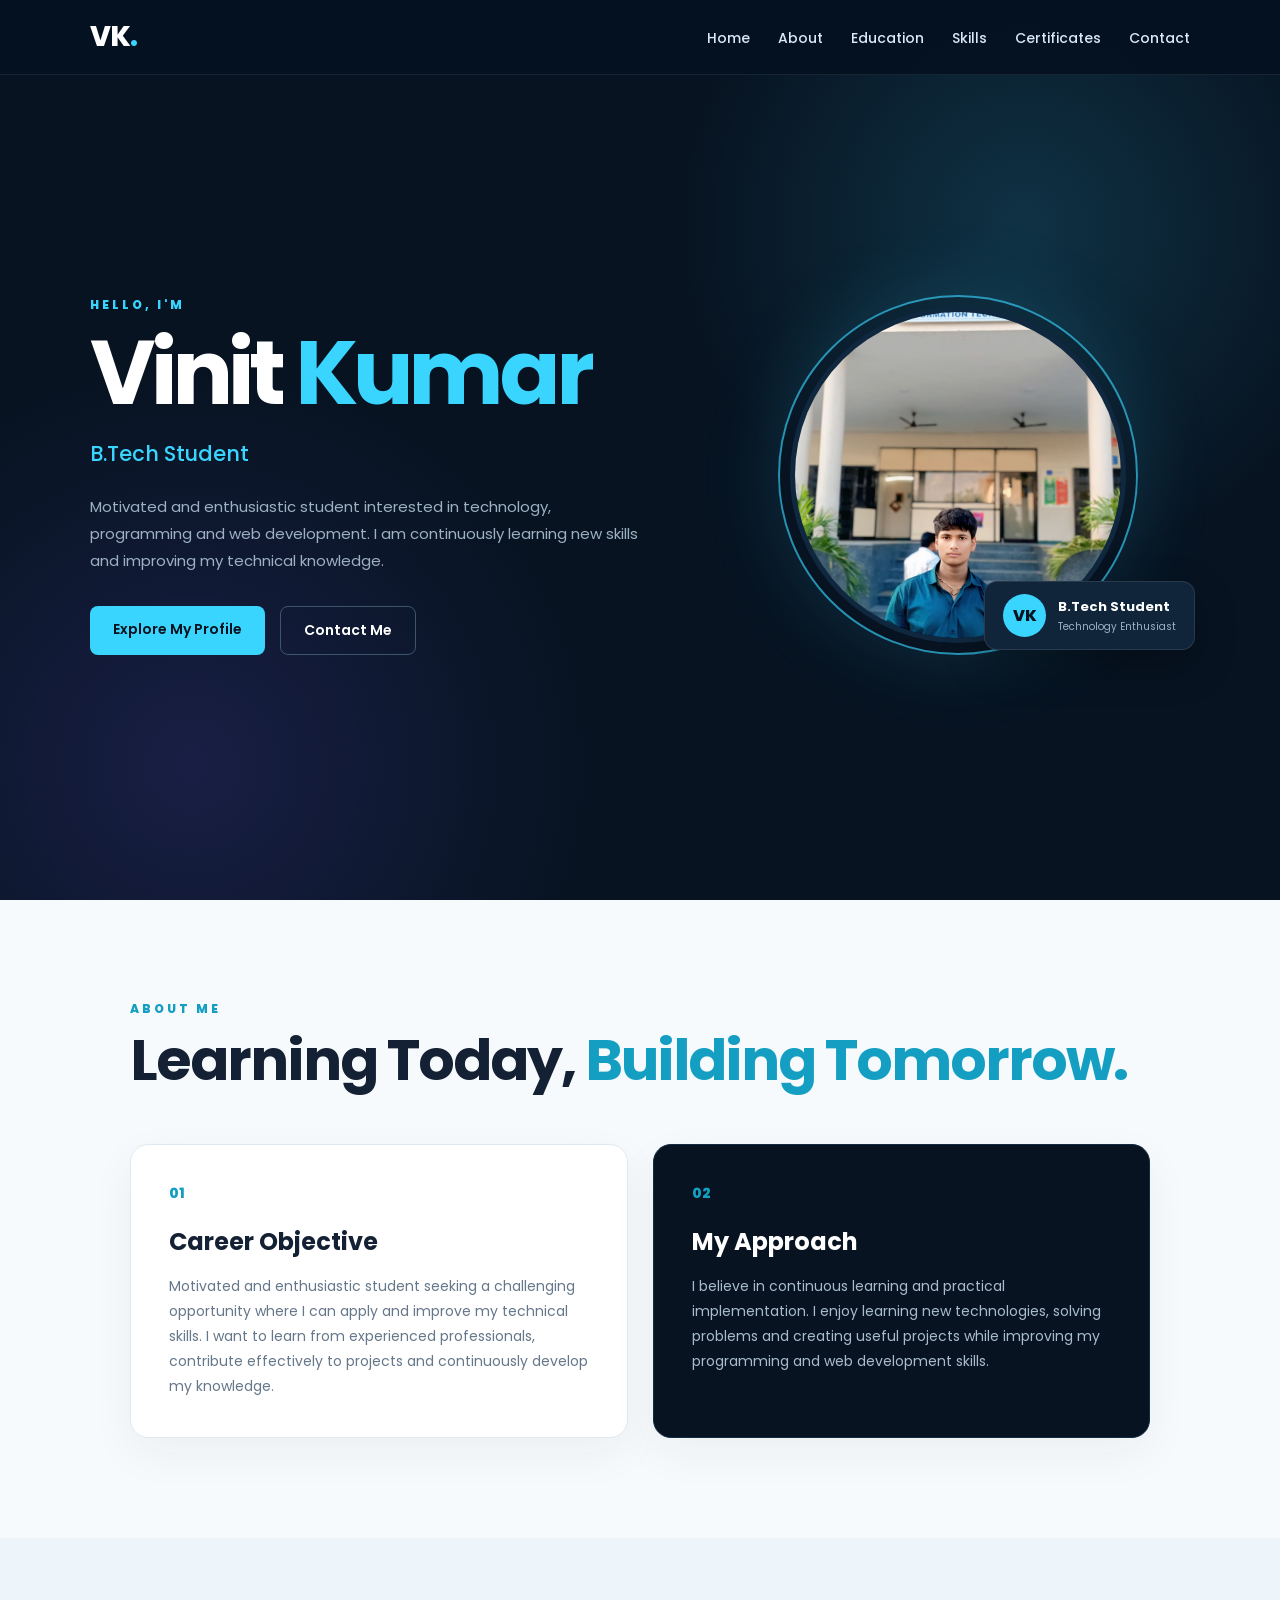
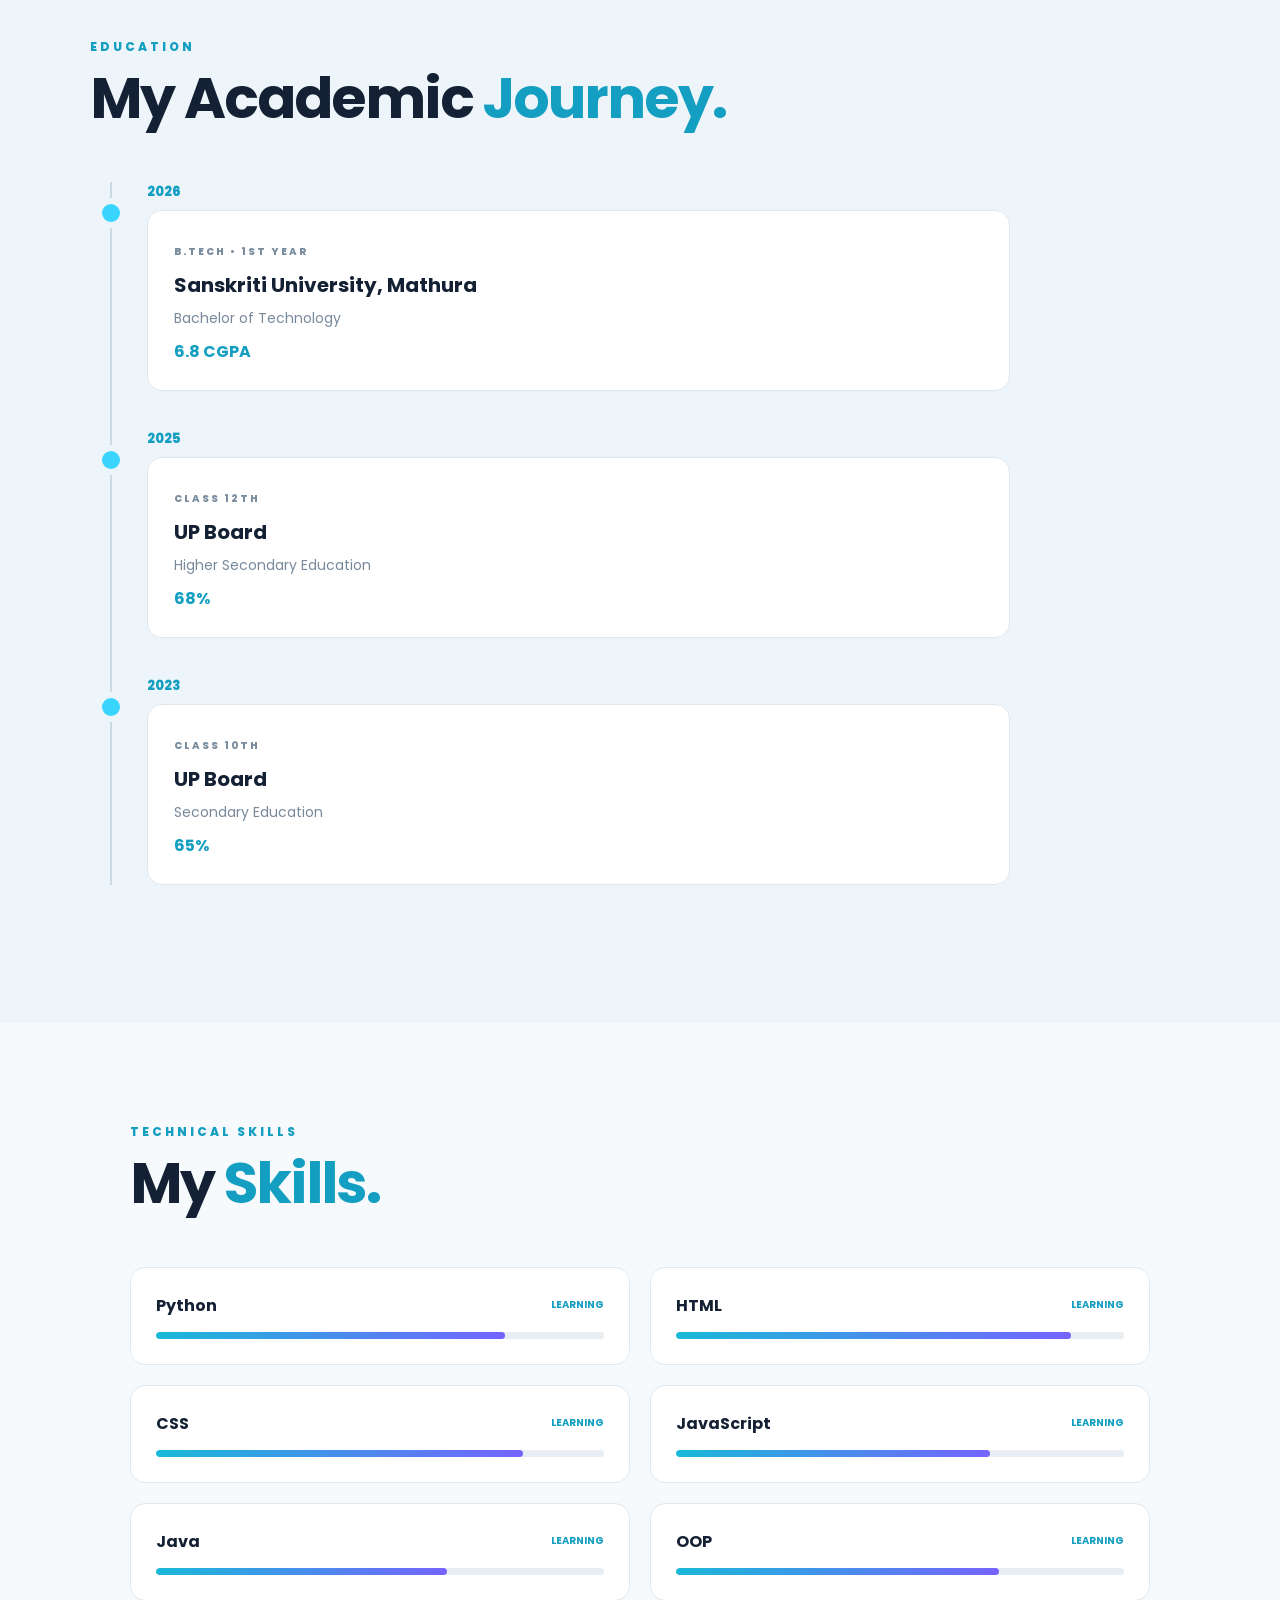
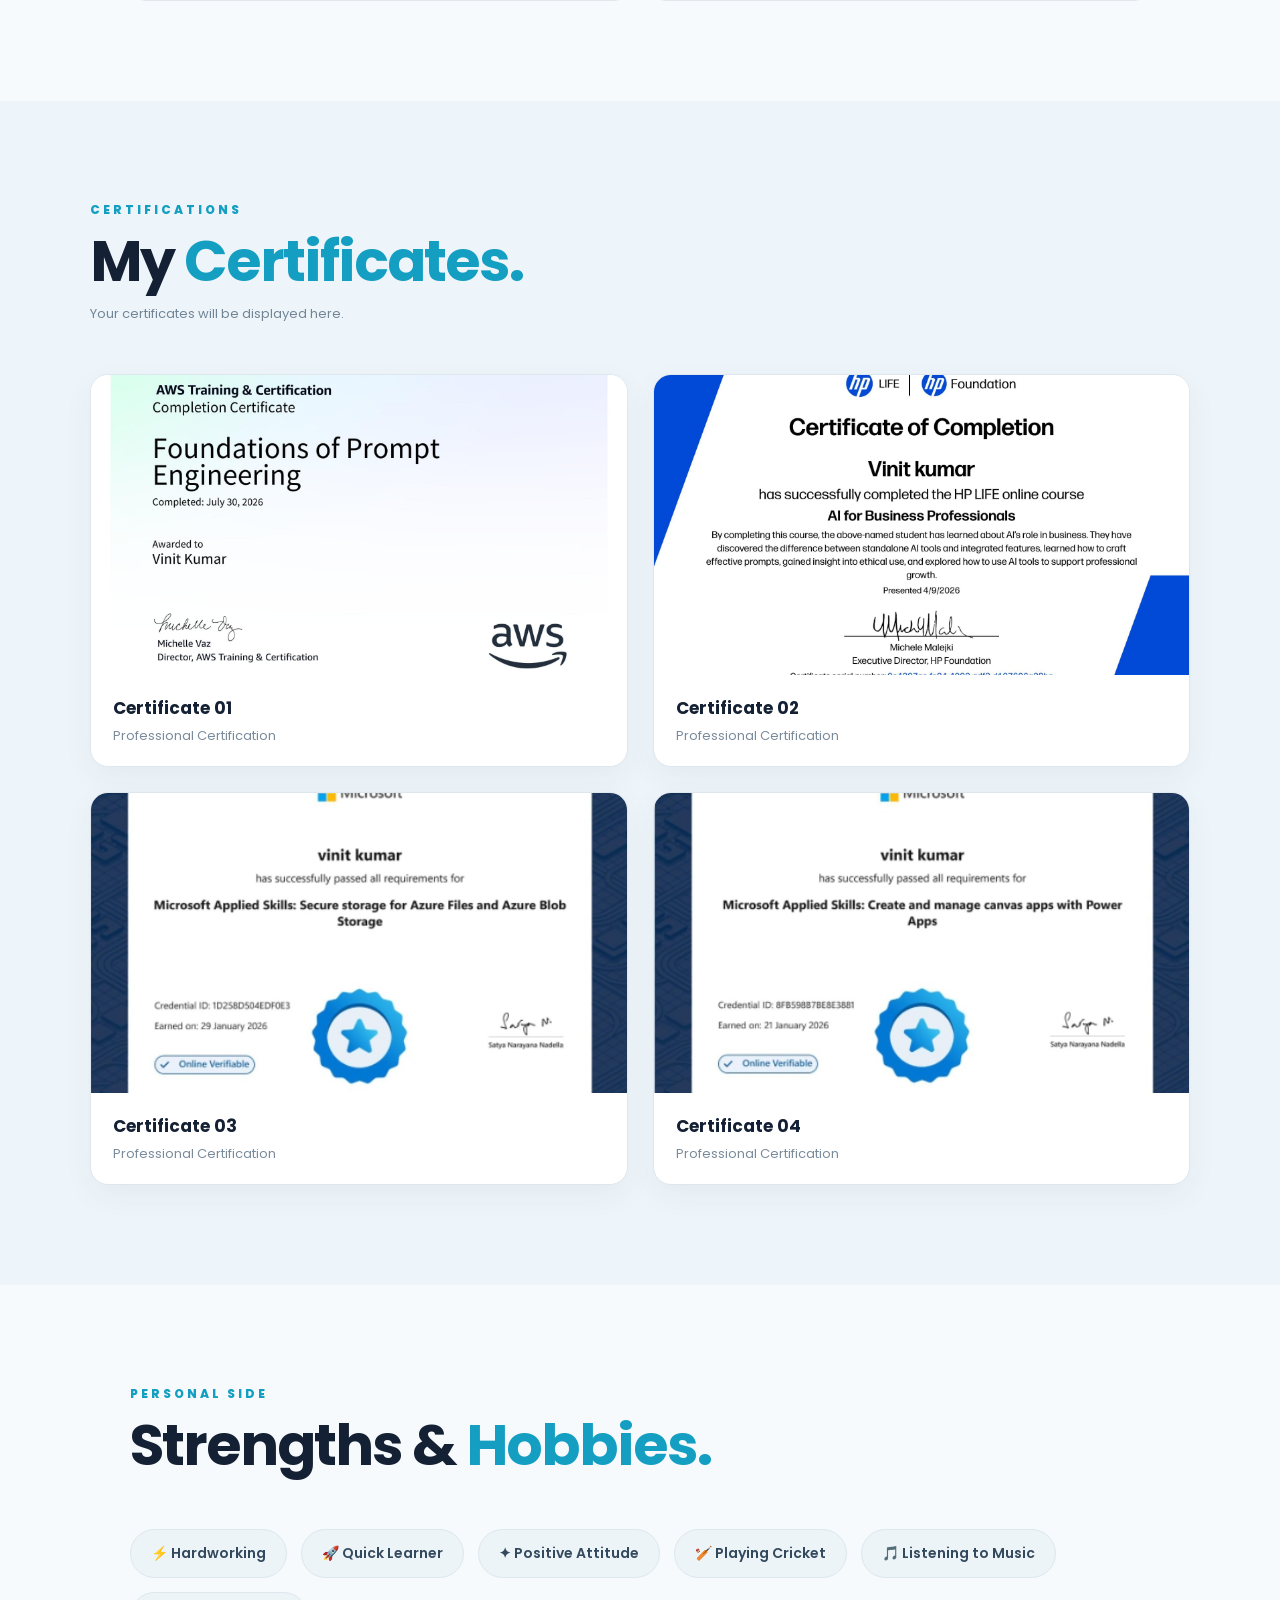
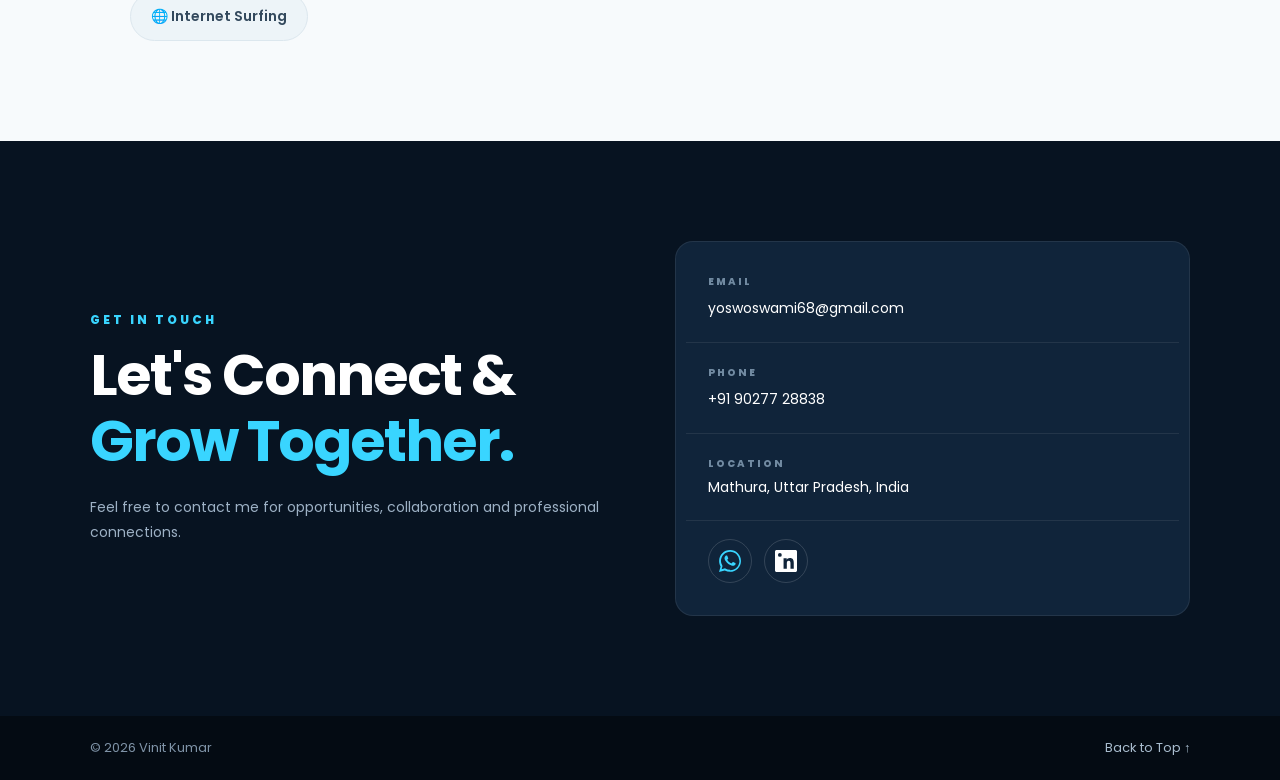
==== index.html @ 5320185d "Initial protfolic upload" ====
<!DOCTYPE html>
<html lang="en">

<head>

    <meta charset="UTF-8">

    <meta name="viewport" content="width=device-width, initial-scale=1.0">

    <title>Vinit Kumar | Portfolio</title>

    <!-- Google Font -->
    <link rel="preconnect" href="https://fonts.googleapis.com">

    <link rel="preconnect"
        href="https://fonts.gstatic.com"
        crossorigin>

    <link href="https://fonts.googleapis.com/css2?family=Poppins:wght@300;400;500;600;700;800&display=swap"
        rel="stylesheet">

    <!-- CSS -->
    <link rel="stylesheet" href="style.css">

</head>


<body>


<!-- ================= NAVBAR ================= -->

<header>

    <nav class="navbar">

        <div class="logo">
            VK<span>.</span>
        </div>


        <ul class="nav-links">

            <li>
                <a href="#home">Home</a>
            </li>

            <li>
                <a href="#about">About</a>
            </li>

            <li>
                <a href="#education">Education</a>
            </li>

            <li>
                <a href="#skills">Skills</a>
            </li>

            <li>
                <a href="#certificates">Certificates</a>
            </li>

            <li>
                <a href="#contact">Contact</a>
            </li>

        </ul>


        <button class="menu-btn">
            ☰
        </button>

    </nav>

</header>



<!-- ================= HERO ================= -->

<section id="home" class="hero">

    <div class="hero-container">


        <div class="hero-content">

            <p class="top-text">
                HELLO, I'M
            </p>


            <h1>
                Vinit <span>Kumar</span>
            </h1>


            <h2>
                <span id="typing-text"></span>
            </h2>


            <p class="hero-description">

                Motivated and enthusiastic student interested in
                technology, programming and web development.
                I am continuously learning new skills and
                improving my technical knowledge.

            </p>


            <div class="hero-buttons">

                <a href="#about"
                    class="btn primary-btn">
                    Explore My Profile
                </a>


                <a href="#contact"
                    class="btn secondary-btn">
                    Contact Me
                </a>

            </div>

        </div>



        <!-- PROFILE PHOTO -->

        <div class="profile-area">

            <div class="profile-circle">

                <img src="profile.jpg"
                    alt="Vinit Kumar">

            </div>


            <div class="floating-card">

                <div class="vk-circle">
                    VK
                </div>

                <div>

                    <h4>
                        B.Tech Student
                    </h4>

                    <p>
                        Technology Enthusiast
                    </p>

                </div>

            </div>

        </div>

    </div>

</section>



<!-- ================= ABOUT ================= -->

<section id="about"
    class="section">


    <div class="section-heading">

        <p>
            ABOUT ME
        </p>

        <h2>
            Learning Today,
            <span>Building Tomorrow.</span>
        </h2>

    </div>



    <div class="about-grid">


        <div class="about-card">

            <div class="card-number">
                01
            </div>

            <h3>
                Career Objective
            </h3>

            <p>

                Motivated and enthusiastic student seeking a
                challenging opportunity where I can apply and
                improve my technical skills.

                I want to learn from experienced professionals,
                contribute effectively to projects and
                continuously develop my knowledge.

            </p>

        </div>



        <div class="about-card dark-card">

            <div class="card-number">
                02
            </div>

            <h3>
                My Approach
            </h3>

            <p>

                I believe in continuous learning and practical
                implementation.

                I enjoy learning new technologies, solving
                problems and creating useful projects while
                improving my programming and web development
                skills.

            </p>

        </div>


    </div>

</section>



<!-- ================= EDUCATION ================= -->

<section id="education"
    class="section light-section">


    <div class="section-heading">

        <p>
            EDUCATION
        </p>

        <h2>
            My Academic
            <span>Journey.</span>
        </h2>

    </div>



    <div class="timeline">


        <!-- EDUCATION 1 -->

        <div class="timeline-item">

            <div class="timeline-dot"></div>

            <div class="timeline-year">
                2026
            </div>


            <div class="education-card">

                <span>
                    B.TECH • 1ST YEAR
                </span>

                <h3>
                    Sanskriti University, Mathura
                </h3>

                <p>
                    Bachelor of Technology
                </p>

                <strong>
                    6.8 CGPA
                </strong>

            </div>

        </div>



        <!-- EDUCATION 2 -->

        <div class="timeline-item">

            <div class="timeline-dot"></div>

            <div class="timeline-year">
                2025
            </div>


            <div class="education-card">

                <span>
                    CLASS 12TH
                </span>

                <h3>
                    UP Board
                </h3>

                <p>
                    Higher Secondary Education
                </p>

                <strong>
                    68%
                </strong>

            </div>

        </div>



        <!-- EDUCATION 3 -->

        <div class="timeline-item">

            <div class="timeline-dot"></div>

            <div class="timeline-year">
                2023
            </div>


            <div class="education-card">

                <span>
                    CLASS 10TH
                </span>

                <h3>
                    UP Board
                </h3>

                <p>
                    Secondary Education
                </p>

                <strong>
                    65%
                </strong>

            </div>

        </div>

    </div>

</section>



<!-- ================= SKILLS ================= -->

<section id="skills"
    class="section">


    <div class="section-heading">

        <p>
            TECHNICAL SKILLS
        </p>

        <h2>
            My
            <span>Skills.</span>
        </h2>

    </div>



    <div class="skills-grid">


        <!-- PYTHON -->

        <div class="skill-card">

            <div class="skill-top">

                <h3>
                    Python
                </h3>

                <span>
                    Learning
                </span>

            </div>

            <div class="progress">
                <div class="progress-bar"
                    data-width="78%">
                </div>
            </div>

        </div>



        <!-- HTML -->

        <div class="skill-card">

            <div class="skill-top">

                <h3>
                    HTML
                </h3>

                <span>
                    Learning
                </span>

            </div>

            <div class="progress">
                <div class="progress-bar"
                    data-width="88%">
                </div>
            </div>

        </div>



        <!-- CSS -->

        <div class="skill-card">

            <div class="skill-top">

                <h3>
                    CSS
                </h3>

                <span>
                    Learning
                </span>

            </div>

            <div class="progress">
                <div class="progress-bar"
                    data-width="82%">
                </div>
            </div>

        </div>



        <!-- JAVASCRIPT -->

        <div class="skill-card">

            <div class="skill-top">

                <h3>
                    JavaScript
                </h3>

                <span>
                    Learning
                </span>

            </div>

            <div class="progress">
                <div class="progress-bar"
                    data-width="70%">
                </div>
            </div>

        </div>



        <!-- JAVA -->

        <div class="skill-card">

            <div class="skill-top">

                <h3>
                    Java
                </h3>

                <span>
                    Learning
                </span>

            </div>

            <div class="progress">
                <div class="progress-bar"
                    data-width="65%">
                </div>
            </div>

        </div>



        <!-- OOP -->

        <div class="skill-card">

            <div class="skill-top">

                <h3>
                    OOP
                </h3>

                <span>
                    Learning
                </span>

            </div>

            <div class="progress">
                <div class="progress-bar"
                    data-width="72%">
                </div>
            </div>

        </div>


    </div>

</section>



<!-- ================= CERTIFICATES ================= -->

<section id="certificates"
    class="section light-section">


    <div class="section-heading">

        <p>
            CERTIFICATIONS
        </p>

        <h2>
            My
            <span>Certificates.</span>
        </h2>

        <p class="certificate-note">

            Your certificates will be displayed here.

        </p>

    </div>



    <div class="certificate-grid">


        <!-- CERTIFICATE 1 -->

        <div class="certificate-card">

            <div class="certificate-image">

                <img src="certificate1.jpg"
                    alt="Certificate 1">

                

            </div>


            <div class="certificate-info">

                <h3>
                    Certificate 01
                </h3>

                <p>
                    Professional Certification
                </p>

            </div>

        </div>



        <!-- CERTIFICATE 2 -->

        <div class="certificate-card">

            <div class="certificate-image">

                <img src="certificate2.jpeg"
                    alt="Certificate 2">

                

            </div>


            <div class="certificate-info">

                <h3>
                    Certificate 02
                </h3>

                <p>
                    Professional Certification
                </p>

            </div>

        </div>



        <!-- CERTIFICATE 3 -->

        <div class="certificate-card">

            <div class="certificate-image">

                <img src="certificate3.jpeg"
                    alt="Certificate 3">

                

            </div>


            <div class="certificate-info">

                <h3>
                    Certificate 03
                </h3>

                <p>
                    Professional Certification
                </p>

            </div>

        </div>



        <!-- CERTIFICATE 4 -->

        <div class="certificate-card">

            <div class="certificate-image">

                <img src="certificate4.jpeg"
                    alt="Certificate 4">

                

            </div>


            <div class="certificate-info">

                <h3>
                    Certificate 04
                </h3>

                <p>
                    Professional Certification
                </p>

            </div>

        </div>


    </div>

</section>



<!-- ================= STRENGTHS ================= -->

<section class="section">


    <div class="section-heading">

        <p>
            PERSONAL SIDE
        </p>

        <h2>
            Strengths &
            <span>Hobbies.</span>
        </h2>

    </div>



    <div class="tags">

        <div class="tag">
            ⚡ Hardworking
        </div>

        <div class="tag">
            🚀 Quick Learner
        </div>

        <div class="tag">
            ✦ Positive Attitude
        </div>

        <div class="tag">
            🏏 Playing Cricket
        </div>

        <div class="tag">
            🎵 Listening to Music
        </div>

        <div class="tag">
            🌐 Internet Surfing
        </div>

    </div>

</section>



<!-- ================= CONTACT ================= -->

<section id="contact"
    class="contact-section">


    <div class="contact-container">


        <div class="contact-intro">

            <p class="top-text">
                GET IN TOUCH
            </p>

            <h2>
                Let's Connect &
                <span>Grow Together.</span>
            </h2>

            <p>

                Feel free to contact me for opportunities,
                collaboration and professional connections.

            </p>

        </div>



        <div class="contact-card">


            <!-- EMAIL -->

            <div class="contact-item">

                <small>
                    EMAIL
                </small>

                <a href="mailto:yoswoswami68@gmail.com">

                    yoswoswami68@gmail.com

                </a>

            </div>



            <!-- PHONE -->

            <div class="contact-item">

                <small>
                    PHONE
                </small>

                <a href="tel:+919027728838">

                    +91 90277 28838

                </a>

            </div>



            <!-- LOCATION -->

            <div class="contact-item">

                <small>
                    LOCATION
                </small>

                <p>
                    Mathura, Uttar Pradesh, India
                </p>

            </div>



            <!-- SOCIAL ICONS -->

            <div class="social-links">


                <!-- WHATSAPP -->

                <a href="https://wa.me/919027728838"
                    target="_blank"
                    rel="noopener noreferrer"
                    class="social-icon whatsapp"
                    title="WhatsApp">

                    <svg viewBox="0 0 24 24">

                        <path d="M20.52 3.48A11.87 11.87 0 0 0 12.05 0C5.48 0 .13 5.35.13 11.92c0 2.1.55 4.15 1.59 5.96L.03 24l6.25-1.64a11.92 11.92 0 0 0 5.77 1.47h.01c6.57 0 11.92-5.35 11.92-11.92 0-3.18-1.24-6.17-3.46-8.43ZM12.06 21.65h-.01c-1.8 0-3.57-.49-5.1-1.42l-.37-.22-3.71.97.99-3.62-.24-.37a9.69 9.69 0 0 1-1.49-5.07c0-5.57 4.53-10.1 10.11-10.1 2.7 0 5.23 1.05 7.13 2.96a10.03 10.03 0 0 1 2.95 7.14c0 5.57-4.53 10.1-10.1 10.1Zm5.54-7.57c-.3-.15-1.77-.87-2.05-.97-.28-.1-.48-.15-.68.15-.2.3-.77.97-.95 1.17-.17.2-.35.22-.65.07-1.77-.88-2.93-1.57-4.1-3.55-.31-.53.31-.49.89-1.62.1-.2.05-.37-.02-.52-.07-.15-.68-1.64-.93-2.25-.25-.59-.5-.51-.68-.52h-.58c-.2 0-.52.07-.79.37-.27.3-1.03 1.01-1.03 2.47s1.06 2.87 1.21 3.07c.15.2 2.09 3.19 5.06 4.48.71.31 1.26.5 1.69.64.71.23 1.36.2 1.87.12.57-.08 1.77-.72 2.02-1.42.25-.7.25-1.3.17-1.42-.08-.12-.27-.2-.57-.35Z"/>

                    </svg>

                </a>



                <!-- LINKEDIN -->

                <a href="https://www.linkedin.com/in/vinit-kumar-020988380"
                    target="_blank"
                    rel="noopener noreferrer"
                    class="social-icon linkedin"
                    title="LinkedIn">

                    <svg viewBox="0 0 24 24">

                        <path d="M20.45 20.45h-3.56v-5.57c0-1.33-.03-3.04-1.85-3.04-1.85 0-2.14 1.45-2.14 2.94v5.67H9.34V8.98h3.42v1.56h.05c.48-.9 1.64-1.85 3.38-1.85 3.61 0 4.28 2.38 4.28 5.48v6.28ZM5.32 7.42a2.07 2.07 0 1 1 0-4.14 2.07 2.07 0 0 1 0 4.14ZM3.54 20.45H7.1V8.98H3.54v11.47ZM22.23 0H1.77C.79 0 0 .77 0 1.72v20.56C0 23.23.79 24 1.77 24h20.46C23.21 24 24 23.23 24 22.28V1.72C24 .77 23.21 0 22.23 0Z"/>

                    </svg>

                </a>


            </div>

        </div>

    </div>

</section>



<!-- ================= IMAGE MODAL ================= -->

<div id="imageModal"
    class="image-modal">

    <button id="closeModal"
        class="close-modal">

        ×

    </button>


    <img id="modalImage"
        src=""
        alt="Certificate Preview">

</div>



<!-- ================= FOOTER ================= -->

<footer>

    <p>
        © <span id="year"></span> Vinit Kumar
    </p>


    <a href="#home">
        Back to Top ↑
    </a>

</footer>



<!-- JAVASCRIPT -->

<script src="script.js"></script>

</body>

</html>
---- style.css ----
/* =========================
   RESET
========================= */

* {
    margin: 0;
    padding: 0;
    box-sizing: border-box;
}


html {
    scroll-behavior: smooth;
}


body {
    font-family: "Poppins", sans-serif;

    background: #f7fafc;

    color: #142033;

    overflow-x: hidden;
}


a {
    text-decoration: none;
}


button {
    font-family: inherit;
}



/* =========================
   NAVBAR
========================= */

header {
    position: fixed;

    top: 0;
    left: 0;

    width: 100%;

    z-index: 1000;
}


.navbar {
    height: 75px;

    padding: 0 7%;

    display: flex;

    align-items: center;

    justify-content: space-between;

    background: rgba(5, 18, 32, 0.94);

    backdrop-filter: blur(15px);

    border-bottom: 1px solid rgba(255,255,255,0.08);
}


.logo {
    color: white;

    font-size: 28px;

    font-weight: 800;

    letter-spacing: -1px;
}


.logo span {
    color: #39d5ff;
}


.nav-links {
    list-style: none;

    display: flex;

    gap: 28px;
}


.nav-links a {
    color: #dce8f5;

    font-size: 14px;

    font-weight: 500;

    transition: 0.3s;
}


.nav-links a:hover {
    color: #39d5ff;
}


.menu-btn {
    display: none;

    border: none;

    background: transparent;

    color: white;

    font-size: 27px;

    cursor: pointer;
}



/* =========================
   HERO
========================= */

.hero {
    min-height: 100vh;

    padding: 130px 7% 80px;

    display: flex;

    align-items: center;

    color: white;

    background:
        radial-gradient(
            circle at 80% 25%,
            rgba(57,213,255,0.16),
            transparent 28%
        ),

        radial-gradient(
            circle at 15% 85%,
            rgba(115,92,255,0.16),
            transparent 30%
        ),

        #071321;
}


.hero-container {
    width: 100%;

    max-width: 1200px;

    margin: auto;

    display: grid;

    grid-template-columns: 1.1fr 0.9fr;

    gap: 70px;

    align-items: center;
}


.top-text {
    color: #39d5ff;

    font-size: 12px;

    font-weight: 800;

    letter-spacing: 3px;

    margin-bottom: 14px;
}


.hero h1 {
    font-size: clamp(55px, 8vw, 90px);

    line-height: 1;

    letter-spacing: -5px;

    margin-bottom: 20px;
}


.hero h1 span {
    color: #39d5ff;
}


.hero h2 {
    min-height: 35px;

    font-size: 21px;

    font-weight: 500;

    color: #d7e3ed;

    margin-bottom: 20px;
}


#typing-text {
    color: #39d5ff;
}


.hero-description {
    max-width: 620px;

    color: #9eb1c3;

    line-height: 1.8;

    font-size: 15px;
}


.hero-buttons {
    display: flex;

    gap: 15px;

    margin-top: 32px;
}


.btn {
    padding: 13px 23px;

    border-radius: 8px;

    font-size: 14px;

    font-weight: 600;

    transition: 0.3s;
}


.primary-btn {
    background: #39d5ff;

    color: #06121d;
}


.primary-btn:hover {
    transform: translateY(-3px);

    box-shadow:
        0 15px 35px rgba(57,213,255,0.22);
}


.secondary-btn {
    color: white;

    border: 1px solid #3b566d;
}


.secondary-btn:hover {
    color: #39d5ff;

    border-color: #39d5ff;

    transform: translateY(-3px);
}



/* =========================
   PROFILE
========================= */

.profile-area {
    position: relative;

    display: flex;

    justify-content: center;

    align-items: center;
}


.profile-circle {
    width: 360px;

    height: 360px;

    padding: 10px;

    border-radius: 50%;

    border: 2px solid rgba(57,213,255,0.65);

    box-shadow:
        0 0 80px rgba(57,213,255,0.15);

    animation: floating 4s ease-in-out infinite;
}


.profile-circle img {
    width: 100%;

    height: 100%;

    object-fit: cover;

    border-radius: 50%;

    border: 5px solid #10283f;
}


.floating-card {
    position: absolute;

    right: -5px;

    bottom: 5px;

    display: flex;

    align-items: center;

    gap: 12px;

    padding: 12px 18px;

    background: #10243a;

    border: 1px solid rgba(255,255,255,0.1);

    border-radius: 13px;

    box-shadow:
        0 15px 40px rgba(0,0,0,0.25);
}


.vk-circle {
    width: 43px;

    height: 43px;

    display: grid;

    place-items: center;

    border-radius: 50%;

    background: #39d5ff;

    color: #071321;

    font-weight: 800;
}


.floating-card h4 {
    font-size: 13px;
}


.floating-card p {
    color: #9db1c5;

    font-size: 10px;

    margin-top: 2px;
}


@keyframes floating {

    0%,
    100% {
        transform: translateY(0);
    }

    50% {
        transform: translateY(-12px);
    }

}



/* =========================
   SECTIONS
========================= */

.section {
    max-width: 1200px;

    margin: auto;

    padding: 100px 7%;
}


.light-section {
    max-width: none;

    background: #eef5fa;
}


.section-heading {
    margin-bottom: 50px;
}


.section-heading > p:first-child {
    color: #149fc2;

    font-size: 12px;

    font-weight: 800;

    letter-spacing: 3px;

    margin-bottom: 10px;
}


.section-heading h2 {
    font-size: clamp(36px, 5vw, 57px);

    line-height: 1.15;

    letter-spacing: -2px;
}


.section-heading h2 span {
    color: #149fc2;
}


.certificate-note {
    margin-top: 10px;

    color: #728596;

    font-size: 13px;
}



/* =========================
   ABOUT
========================= */

.about-grid {
    display: grid;

    grid-template-columns: 1fr 1fr;

    gap: 25px;
}


.about-card {
    padding: 38px;

    background: white;

    border-radius: 18px;

    border: 1px solid #e0e9ef;

    box-shadow:
        0 15px 45px rgba(15,35,55,0.05);

    transition: 0.3s;
}


.about-card:hover {
    transform: translateY(-5px);
}


.dark-card {
    background: #071321;

    color: white;

    border-color: #132c43;
}


.card-number {
    color: #149fc2;

    font-size: 14px;

    font-weight: 800;

    margin-bottom: 20px;
}


.about-card h3 {
    font-size: 24px;

    margin-bottom: 15px;
}


.about-card p {
    color: #65778a;

    line-height: 1.8;

    font-size: 14px;
}


.dark-card p {
    color: #aabccc;
}



/* =========================
   EDUCATION
========================= */

.timeline {
    max-width: 900px;

    margin-left: 20px;

    padding-left: 35px;

    border-left: 2px solid #cbd9e3;
}


.timeline-item {
    position: relative;

    margin-bottom: 38px;
}


.timeline-dot {
    position: absolute;

    left: -45px;

    top: 22px;

    width: 18px;

    height: 18px;

    border-radius: 50%;

    background: #39d5ff;

    box-shadow:
        0 0 0 6px #eef5fa;
}


.timeline-year {
    color: #149fc2;

    font-size: 13px;

    font-weight: 800;

    margin-bottom: 8px;
}


.education-card {
    padding: 26px;

    background: white;

    border-radius: 15px;

    border: 1px solid #dfe8ef;

    transition: 0.3s;
}


.education-card:hover {
    transform: translateY(-4px);

    box-shadow:
        0 15px 35px rgba(20,40,60,0.08);
}


.education-card span {
    color: #7a8d9e;

    font-size: 10px;

    font-weight: 800;

    letter-spacing: 2px;
}


.education-card h3 {
    font-size: 20px;

    margin: 8px 0;
}


.education-card p {
    color: #77899b;

    font-size: 14px;
}


.education-card strong {
    display: inline-block;

    margin-top: 10px;

    color: #149fc2;
}



/* =========================
   SKILLS
========================= */

.skills-grid {
    display: grid;

    grid-template-columns: 1fr 1fr;

    gap: 20px;
}


.skill-card {
    padding: 25px;

    background: white;

    border: 1px solid #e0e8ee;

    border-radius: 15px;

    transition: 0.3s;
}


.skill-card:hover {
    transform: translateY(-4px);

    box-shadow:
        0 15px 35px rgba(20,40,60,0.07);
}


.skill-top {
    display: flex;

    justify-content: space-between;

    align-items: center;

    margin-bottom: 14px;
}


.skill-top h3 {
    font-size: 16px;
}


.skill-top span {
    color: #149fc2;

    font-size: 10px;

    font-weight: 700;

    text-transform: uppercase;
}


.progress {
    width: 100%;

    height: 7px;

    background: #e8eef3;

    border-radius: 20px;

    overflow: hidden;
}


.progress-bar {
    width: 0;

    height: 100%;

    border-radius: 20px;

    background:
        linear-gradient(
            90deg,
            #19b9d8,
            #7564ff
        );

    transition: width 1.5s ease;
}



/* =========================
   CERTIFICATES
========================= */

.certificate-grid {
    max-width: 1100px;

    margin: auto;

    display: grid;

    grid-template-columns: 1fr 1fr;

    gap: 25px;
}


.certificate-card {
    overflow: hidden;

    background: white;

    border: 1px solid #dfe7ee;

    border-radius: 18px;

    box-shadow:
        0 10px 30px rgba(20,40,60,0.05);

    transition: 0.3s;
}


.certificate-card:hover {
    transform: translateY(-6px);

    box-shadow:
        0 20px 45px rgba(20,40,60,0.12);
}


.certificate-image {
    position: relative;

    height: 300px;

    background: #dce6ed;

    overflow: hidden;

    cursor: pointer;
}


.certificate-image img {
    width: 100%;

    height: 100%;

    display: block;

    object-fit: cover;

    transition: 0.4s;
}


.certificate-image:hover img {
    transform: scale(1.05);
}


.view-overlay {
    position: absolute;

    left: 50%;

    top: 50%;

    transform: translate(-50%, -50%);

    padding: 10px 18px;

    border-radius: 30px;

    color: white;

    background: rgba(7,19,33,0.88);

    font-size: 12px;

    opacity: 0;

    transition: 0.3s;
}


.certificate-image:hover .view-overlay {
    opacity: 1;
}


.certificate-info {
    padding: 20px 22px;
}


.certificate-info h3 {
    font-size: 17px;

    margin-bottom: 5px;
}


.certificate-info p {
    color: #7a8b9b;

    font-size: 13px;
}



/* =========================
   IMAGE MODAL
========================= */

.image-modal {
    position: fixed;

    inset: 0;

    z-index: 2000;

    display: none;

    align-items: center;

    justify-content: center;

    padding: 30px;

    background: rgba(0,0,0,0.92);
}


.image-modal.active {
    display: flex;
}


.image-modal img {
    max-width: 92%;

    max-height: 88vh;

    object-fit: contain;

    border-radius: 8px;
}


.close-modal {
    position: absolute;

    top: 20px;

    right: 30px;

    border: none;

    background: transparent;

    color: white;

    font-size: 48px;

    cursor: pointer;

    line-height: 1;
}



/* =========================
   TAGS
========================= */

.tags {
    display: flex;

    flex-wrap: wrap;

    gap: 14px;
}


.tag {
    padding: 13px 20px;

    color: #33495d;

    background: #edf4f8;

    border: 1px solid #dce7ee;

    border-radius: 50px;

    font-size: 14px;

    font-weight: 600;

    transition: 0.3s;
}


.tag:hover {
    transform: translateY(-3px);

    border-color: #39d5ff;
}



/* =========================
   CONTACT
========================= */

.contact-section {
    padding: 100px 7%;

    background: #071321;

    color: white;
}


.contact-container {
    max-width: 1100px;

    margin: auto;

    display: grid;

    grid-template-columns: 1fr 1fr;

    gap: 70px;

    align-items: center;
}


.contact-intro h2 {
    font-size: clamp(36px, 5vw, 57px);

    line-height: 1.15;

    letter-spacing: -2px;

    margin-bottom: 20px;
}


.contact-intro h2 span {
    color: #39d5ff;
}


.contact-intro > p:last-child {
    color: #9db1c5;

    line-height: 1.8;

    font-size: 14px;
}


.contact-card {
    padding: 10px;

    background: #10243a;

    border: 1px solid rgba(255,255,255,0.08);

    border-radius: 18px;
}


.contact-item {
    padding: 22px;

    border-bottom: 1px solid rgba(255,255,255,0.08);
}


.contact-item small {
    display: block;

    color: #718aa1;

    font-size: 10px;

    letter-spacing: 2px;

    font-weight: 800;

    margin-bottom: 5px;
}


.contact-item a,
.contact-item p {
    color: white;

    font-size: 14px;
}


.contact-item a:hover {
    color: #39d5ff;
}



/* =========================
   SOCIAL ICONS
========================= */

.social-links {
    display: flex;

    gap: 12px;

    padding: 18px 22px 22px;
}


.social-icon {
    width: 44px;

    height: 44px;

    display: grid;

    place-items: center;

    border-radius: 50%;

    border: 1px solid rgba(255,255,255,0.15);

    color: white;

    transition: 0.3s ease;
}


.social-icon svg {
    width: 22px;

    height: 22px;

    fill: currentColor;
}


.social-icon.whatsapp {
    color: #39d5ff;
}


.social-icon.linkedin {
    color: white;
}


.social-icon:hover {
    color: #39d5ff;

    border-color: #39d5ff;

    transform: translateY(-4px) scale(1.08);

    box-shadow:
        0 8px 25px rgba(57,213,255,0.15);
}



/* =========================
   FOOTER
========================= */

footer {
    padding: 22px 7%;

    display: flex;

    justify-content: space-between;

    background: #040b13;

    color: #7f93a7;

    font-size: 13px;
}


footer a {
    color: #a9bdcf;
}


footer a:hover {
    color: #39d5ff;
}



/* =========================
   SCROLL ANIMATION
========================= */

.about-card,
.education-card,
.skill-card,
.certificate-card,
.tag {
    opacity: 0;

    transform: translateY(30px);

    transition:
        opacity 0.7s ease,
        transform 0.7s ease;
}


.about-card.show,
.education-card.show,
.skill-card.show,
.certificate-card.show,
.tag.show {
    opacity: 1;

    transform: translateY(0);
}



/* =========================
   RESPONSIVE
========================= */

@media (max-width: 850px) {

    .nav-links {
        display: none;

        position: absolute;

        top: 75px;

        left: 0;

        width: 100%;

        padding: 12px 7%;

        background: #071321;

        flex-direction: column;

        gap: 0;
    }


    .nav-links.active {
        display: flex;
    }


    .nav-links li {
        padding: 12px 0;

        border-bottom: 1px solid rgba(255,255,255,0.06);
    }


    .menu-btn {
        display: block;
    }


    .hero-container {
        grid-template-columns: 1fr;

        text-align: center;
    }


    .hero-content {
        order: 2;
    }


    .profile-area {
        order: 1;
    }


    .hero-description {
        margin: auto;
    }


    .hero-buttons {
        justify-content: center;
    }


    .about-grid,
    .skills-grid,
    .certificate-grid,
    .contact-container {
        grid-template-columns: 1fr;
    }


    .section {
        padding: 75px 5%;
    }


    .contact-section {
        padding: 75px 5%;
    }

}



@media (max-width: 500px) {

    .hero h1 {
        font-size: 54px;

        letter-spacing: -3px;
    }


    .profile-circle {
        width: 280px;

        height: 280px;
    }


    .floating-card {
        right: -8px;

        transform: scale(0.85);
    }


    .hero-buttons {
        flex-direction: column;
    }


    .certificate-image {
        height: 240px;
    }


    .image-modal {
        padding: 15px;
    }


    .image-modal img {
        max-width: 97%;
    }


    footer {
        flex-direction: column;

        gap: 10px;
    }

}
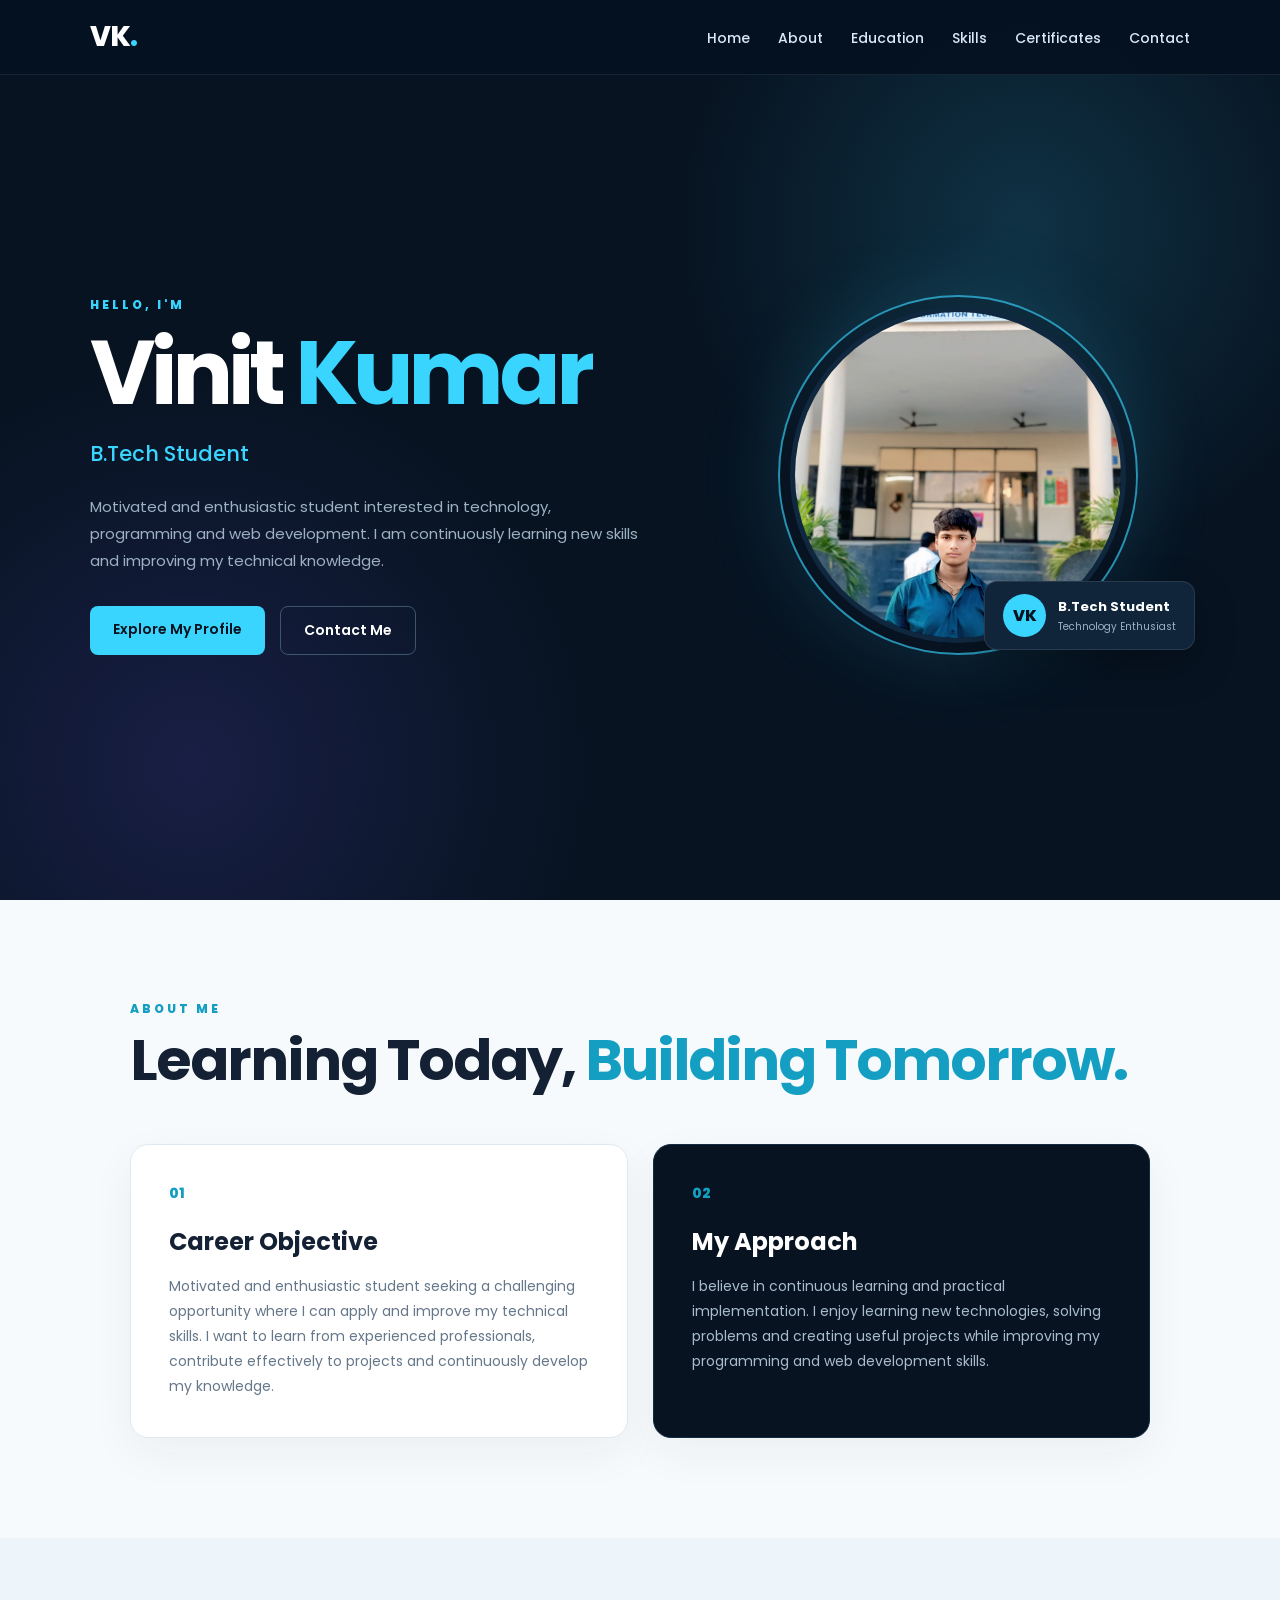
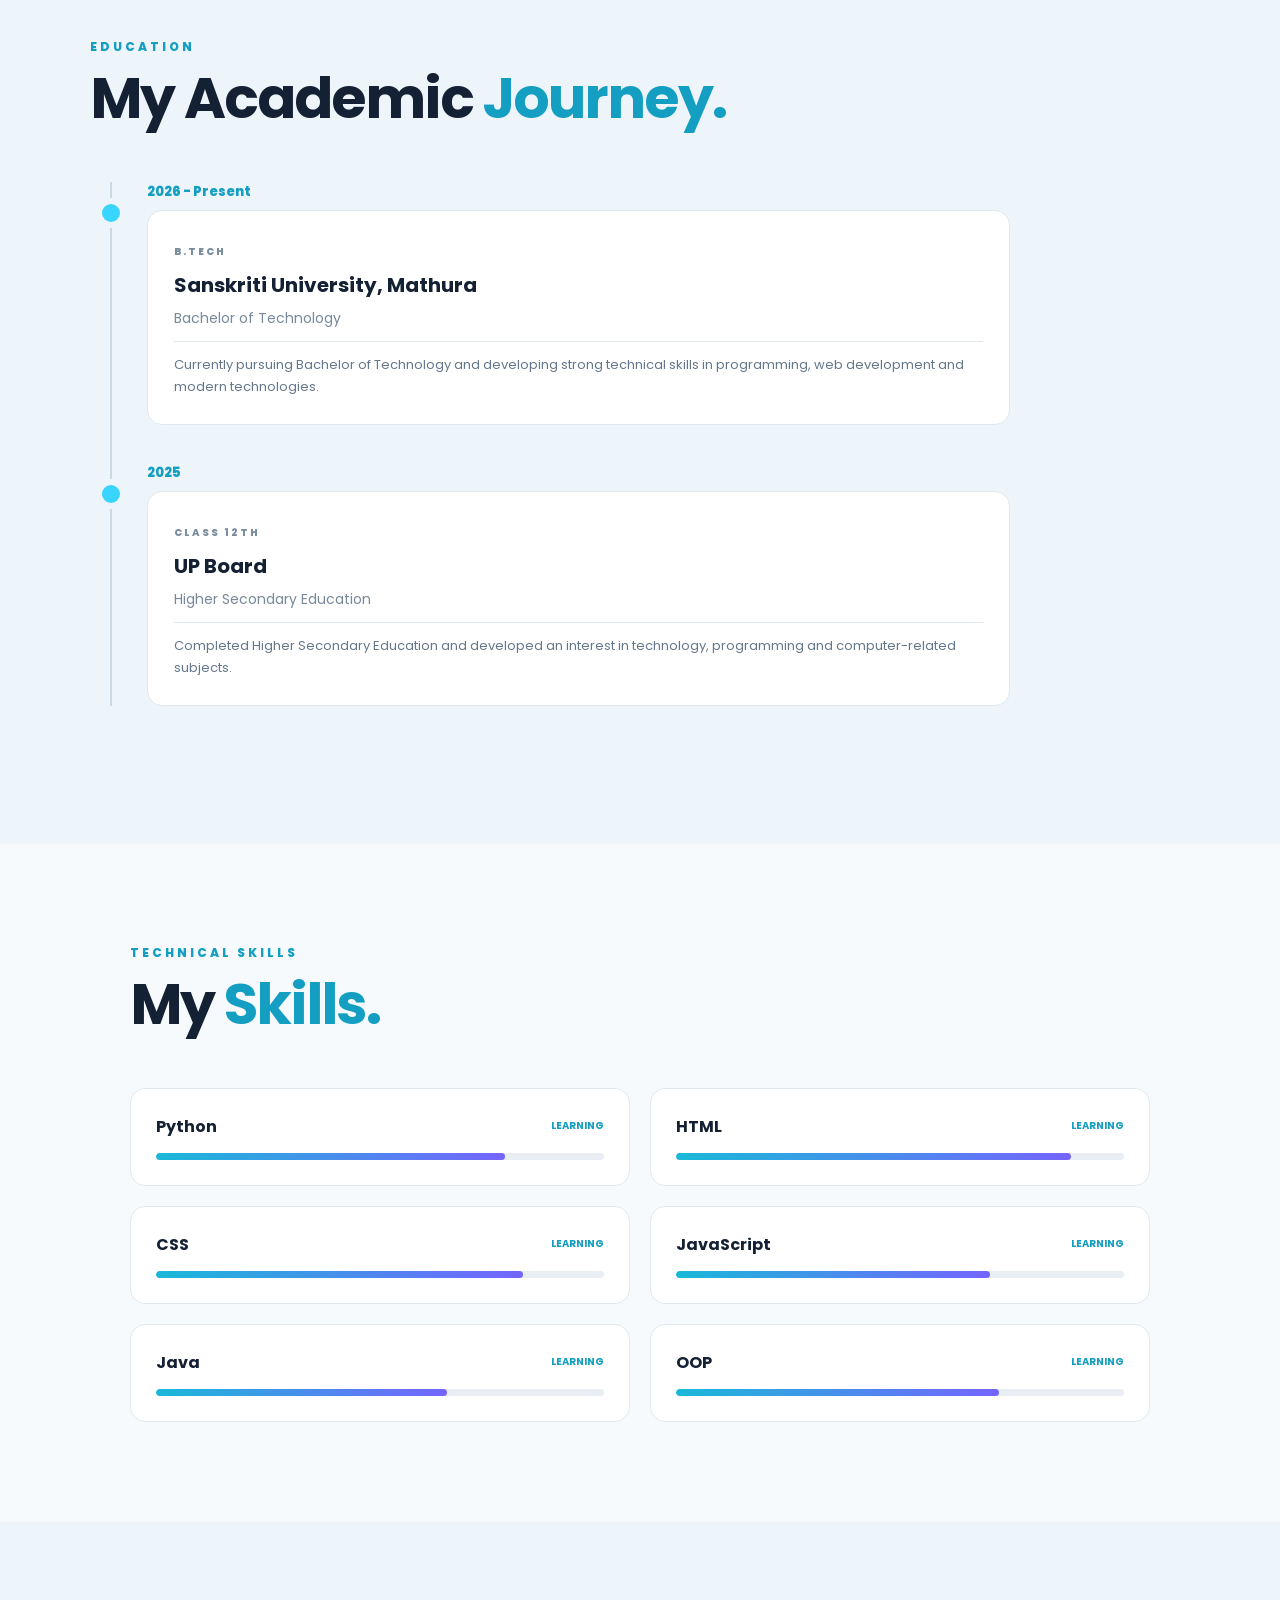
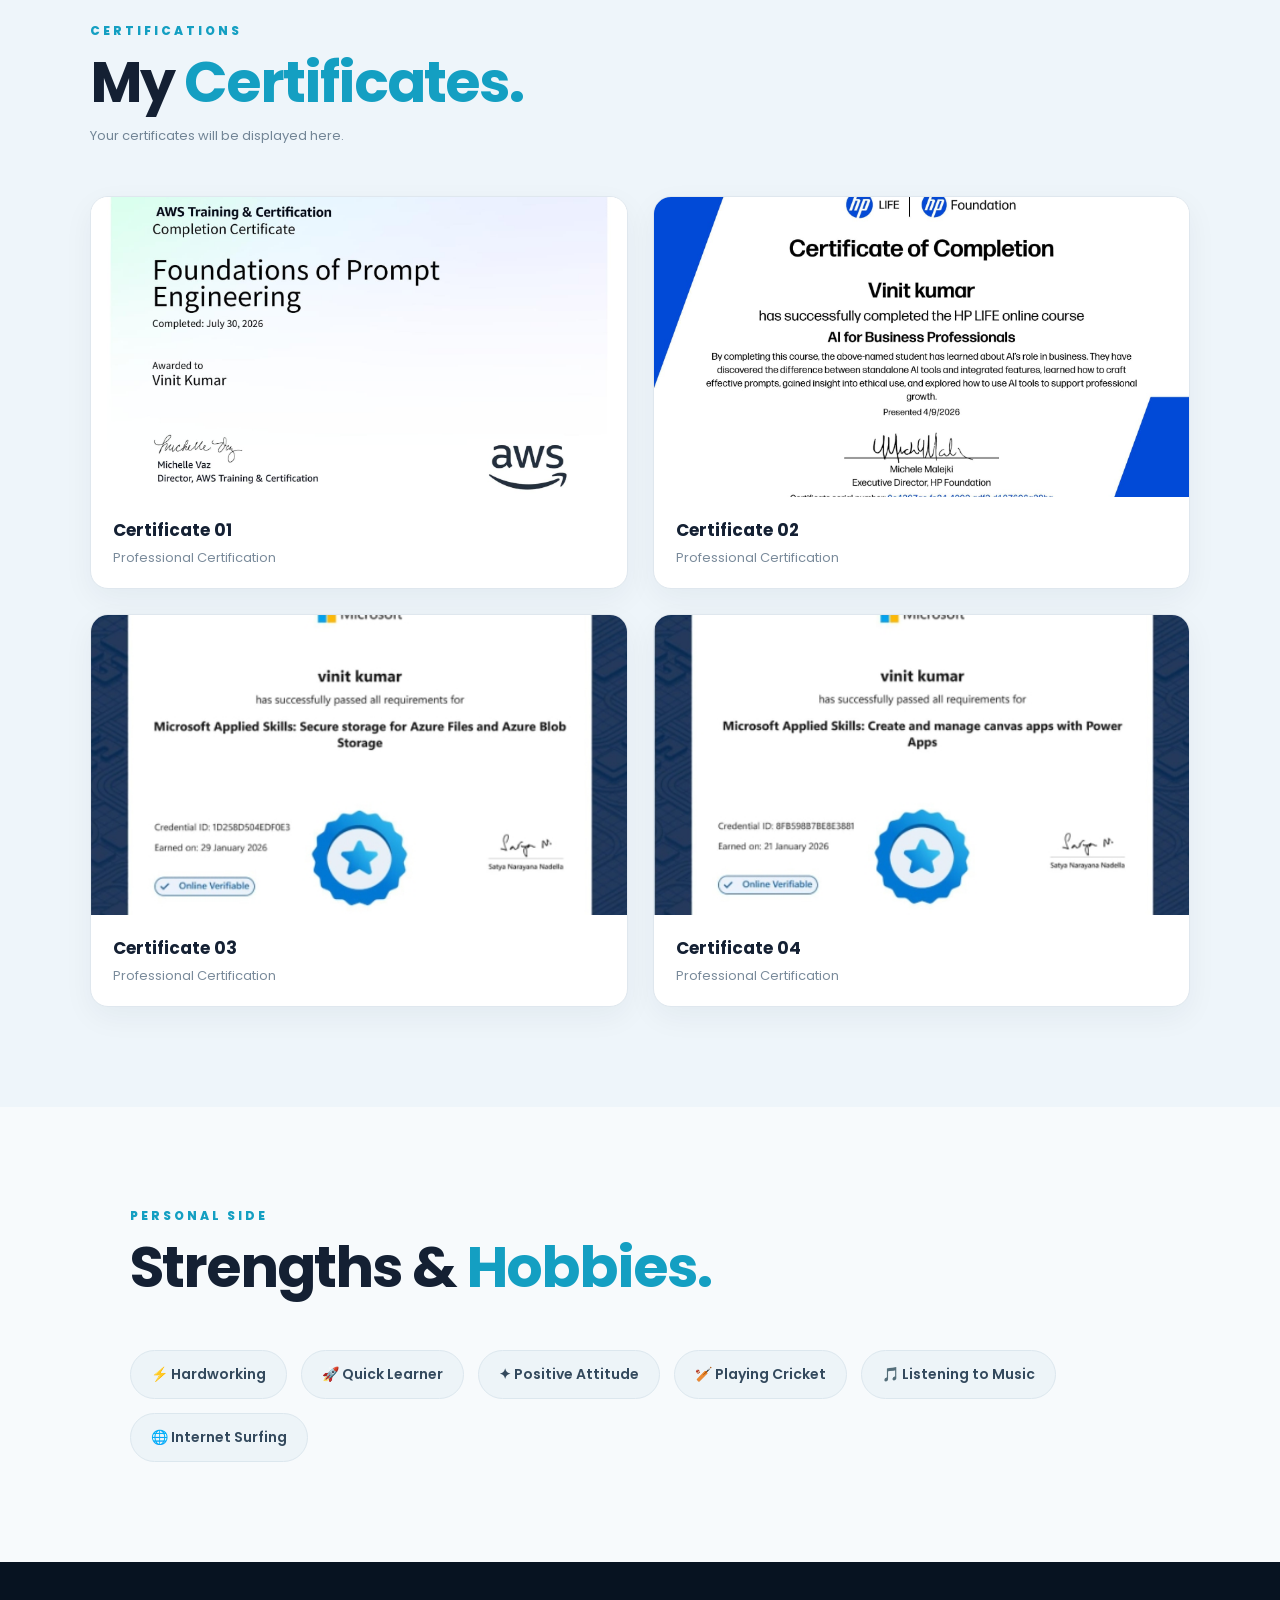
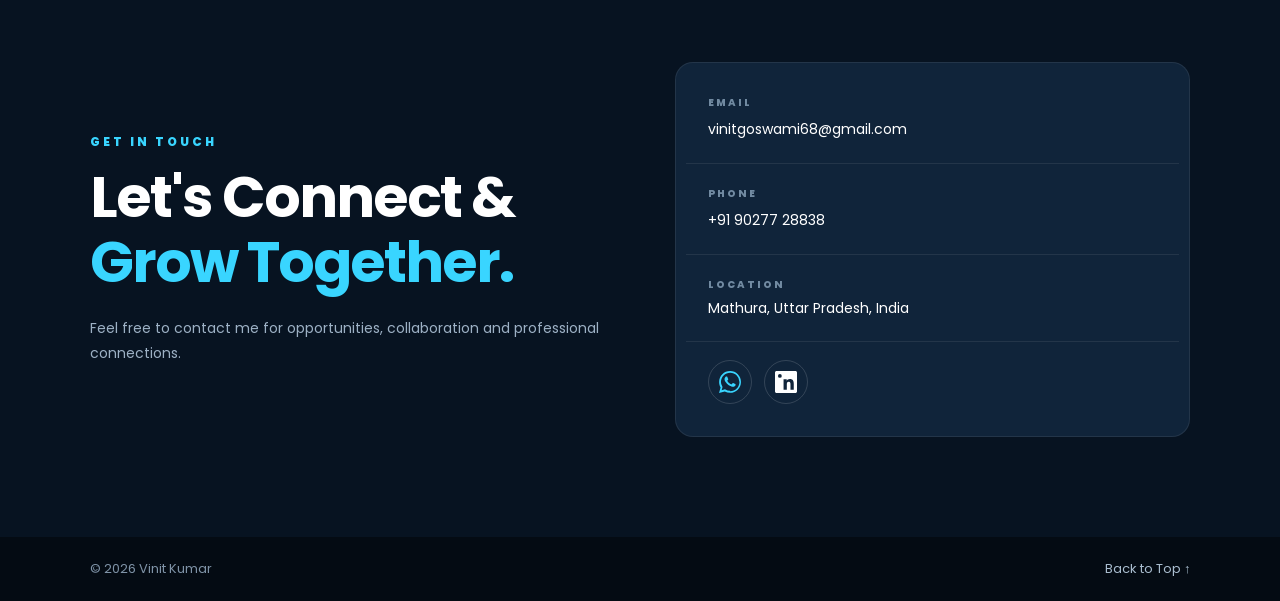
==== commit f0838f39: "Updated portfolic details" ====
--- a/index.html
+++ b/index.html
@@ -250,19 +250,13 @@
 
 </section>
 
-
-
 <!-- ================= EDUCATION ================= -->
 
-<section id="education"
-    class="section light-section">
-
+<section id="education" class="section light-section">
 
     <div class="section-heading">
 
-        <p>
-            EDUCATION
-        </p>
+        <p>EDUCATION</p>
 
         <h2>
             My Academic
@@ -272,26 +266,21 @@
     </div>
 
 
-
     <div class="timeline">
 
-
-        <!-- EDUCATION 1 -->
+        <!-- B.TECH -->
 
         <div class="timeline-item">
 
             <div class="timeline-dot"></div>
 
             <div class="timeline-year">
-                2026
-            </div>
-
+                2026 - Present
+            </div>
 
             <div class="education-card">
 
-                <span>
-                    B.TECH • 1ST YEAR
-                </span>
+                <span>B.TECH</span>
 
                 <h3>
                     Sanskriti University, Mathura
@@ -301,17 +290,21 @@
                     Bachelor of Technology
                 </p>
 
-                <strong>
-                    6.8 CGPA
-                </strong>
-
-            </div>
-
-        </div>
-
-
-
-        <!-- EDUCATION 2 -->
+                <div class="education-description">
+
+                    Currently pursuing Bachelor of Technology
+                    and developing strong technical skills in
+                    programming, web development and modern
+                    technologies.
+
+                </div>
+
+            </div>
+
+        </div>
+
+
+        <!-- CLASS 12 -->
 
         <div class="timeline-item">
 
@@ -321,12 +314,9 @@
                 2025
             </div>
 
-
             <div class="education-card">
 
-                <span>
-                    CLASS 12TH
-                </span>
+                <span>CLASS 12TH</span>
 
                 <h3>
                     UP Board
@@ -336,52 +326,24 @@
                     Higher Secondary Education
                 </p>
 
-                <strong>
-                    68%
-                </strong>
-
-            </div>
-
-        </div>
-
-
-
-        <!-- EDUCATION 3 -->
-
-        <div class="timeline-item">
-
-            <div class="timeline-dot"></div>
-
-            <div class="timeline-year">
-                2023
-            </div>
-
-
-            <div class="education-card">
-
-                <span>
-                    CLASS 10TH
-                </span>
-
-                <h3>
-                    UP Board
-                </h3>
-
-                <p>
-                    Secondary Education
-                </p>
-
-                <strong>
-                    65%
-                </strong>
-
-            </div>
-
-        </div>
-
-    </div>
+                <div class="education-description">
+
+                    Completed Higher Secondary Education and
+                    developed an interest in technology,
+                    programming and computer-related subjects.
+
+                </div>
+
+            </div>
+
+        </div>
+
+
+       
 
 </section>
+
+
 
 
 
@@ -819,9 +781,9 @@
                     EMAIL
                 </small>
 
-                <a href="mailto:yoswoswami68@gmail.com">
-
-                    yoswoswami68@gmail.com
+                <a href="mailto:vinitgoswami68@gmail.com">
+
+                    vinitgoswami68@gmail.com
 
                 </a>
 
--- a/style.css
+++ b/style.css
@@ -1338,4 +1338,14 @@
         gap: 10px;
     }
 
+}
+.education-description {
+    margin-top: 12px;
+    padding-top: 12px;
+    border-top: 1px solid #e1e9ef;
+
+    color: #65778a;
+
+    font-size: 13px;
+    line-height: 1.7;
 }
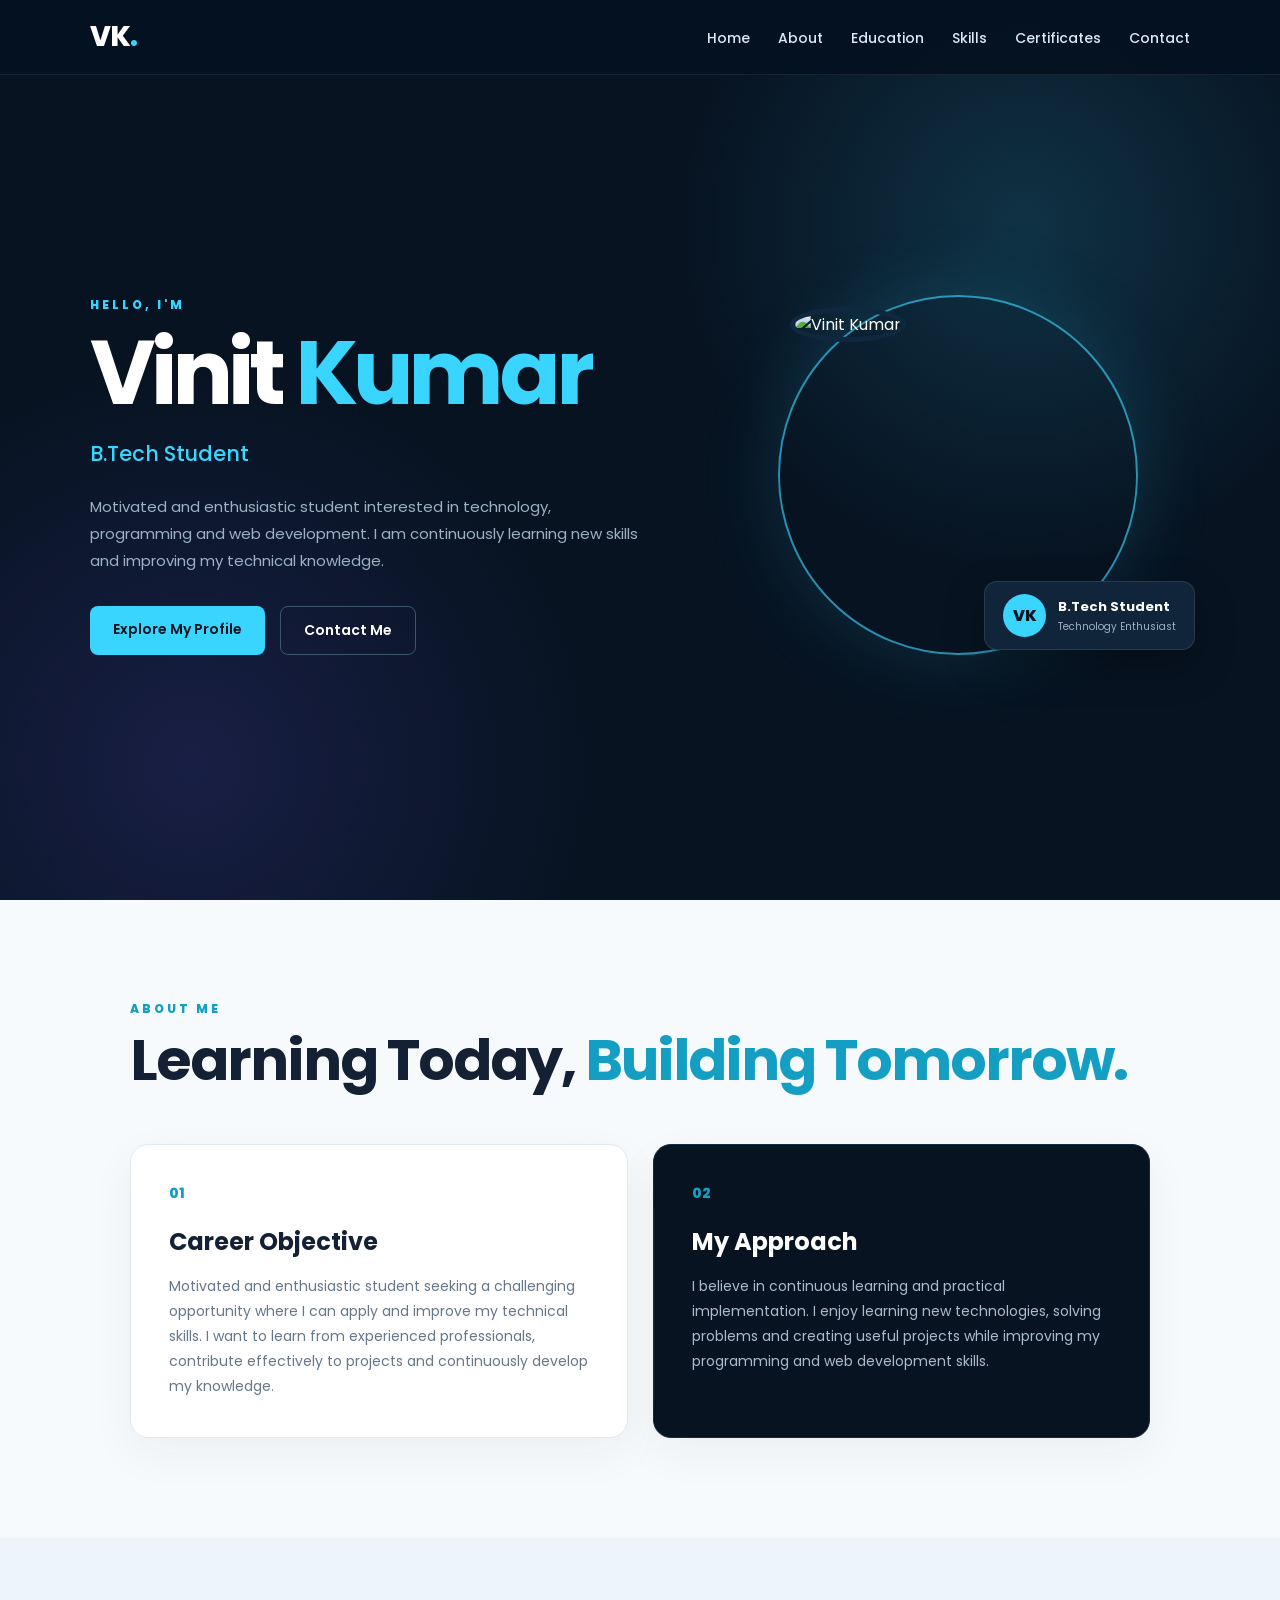
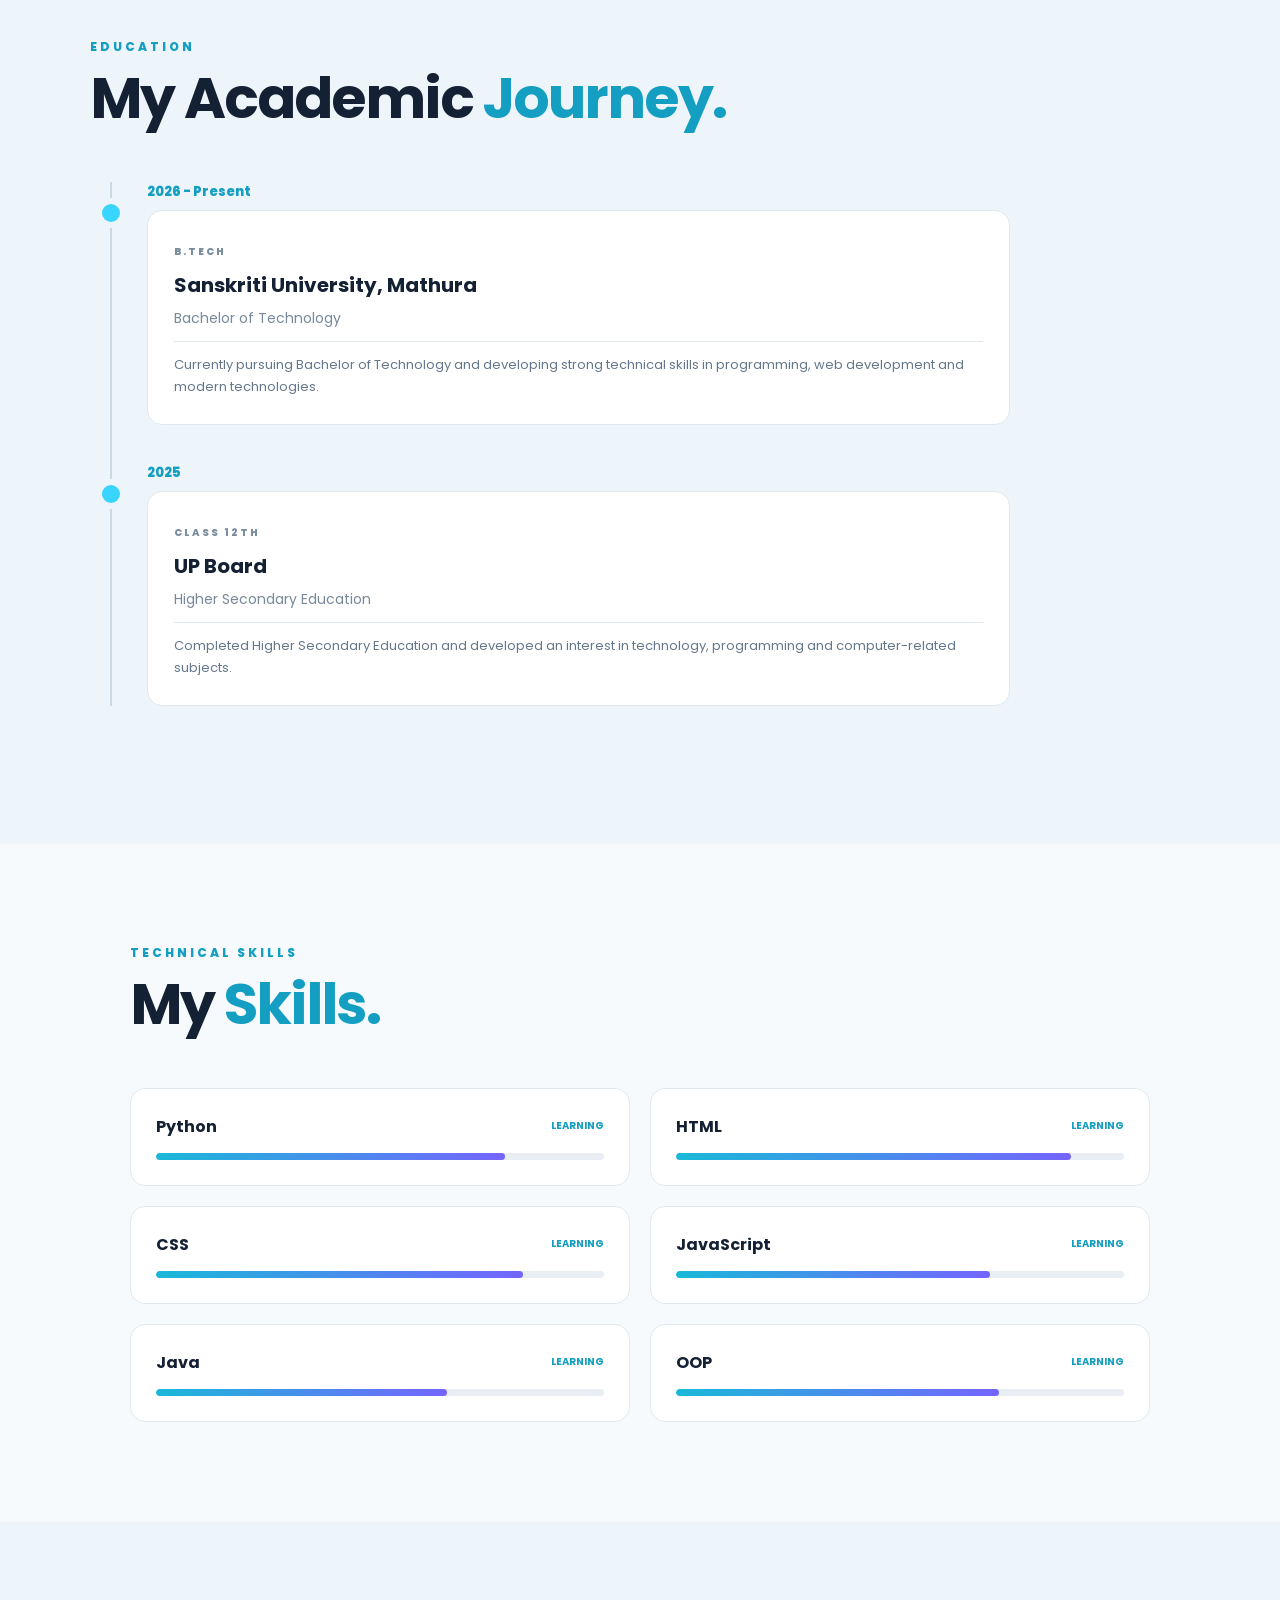
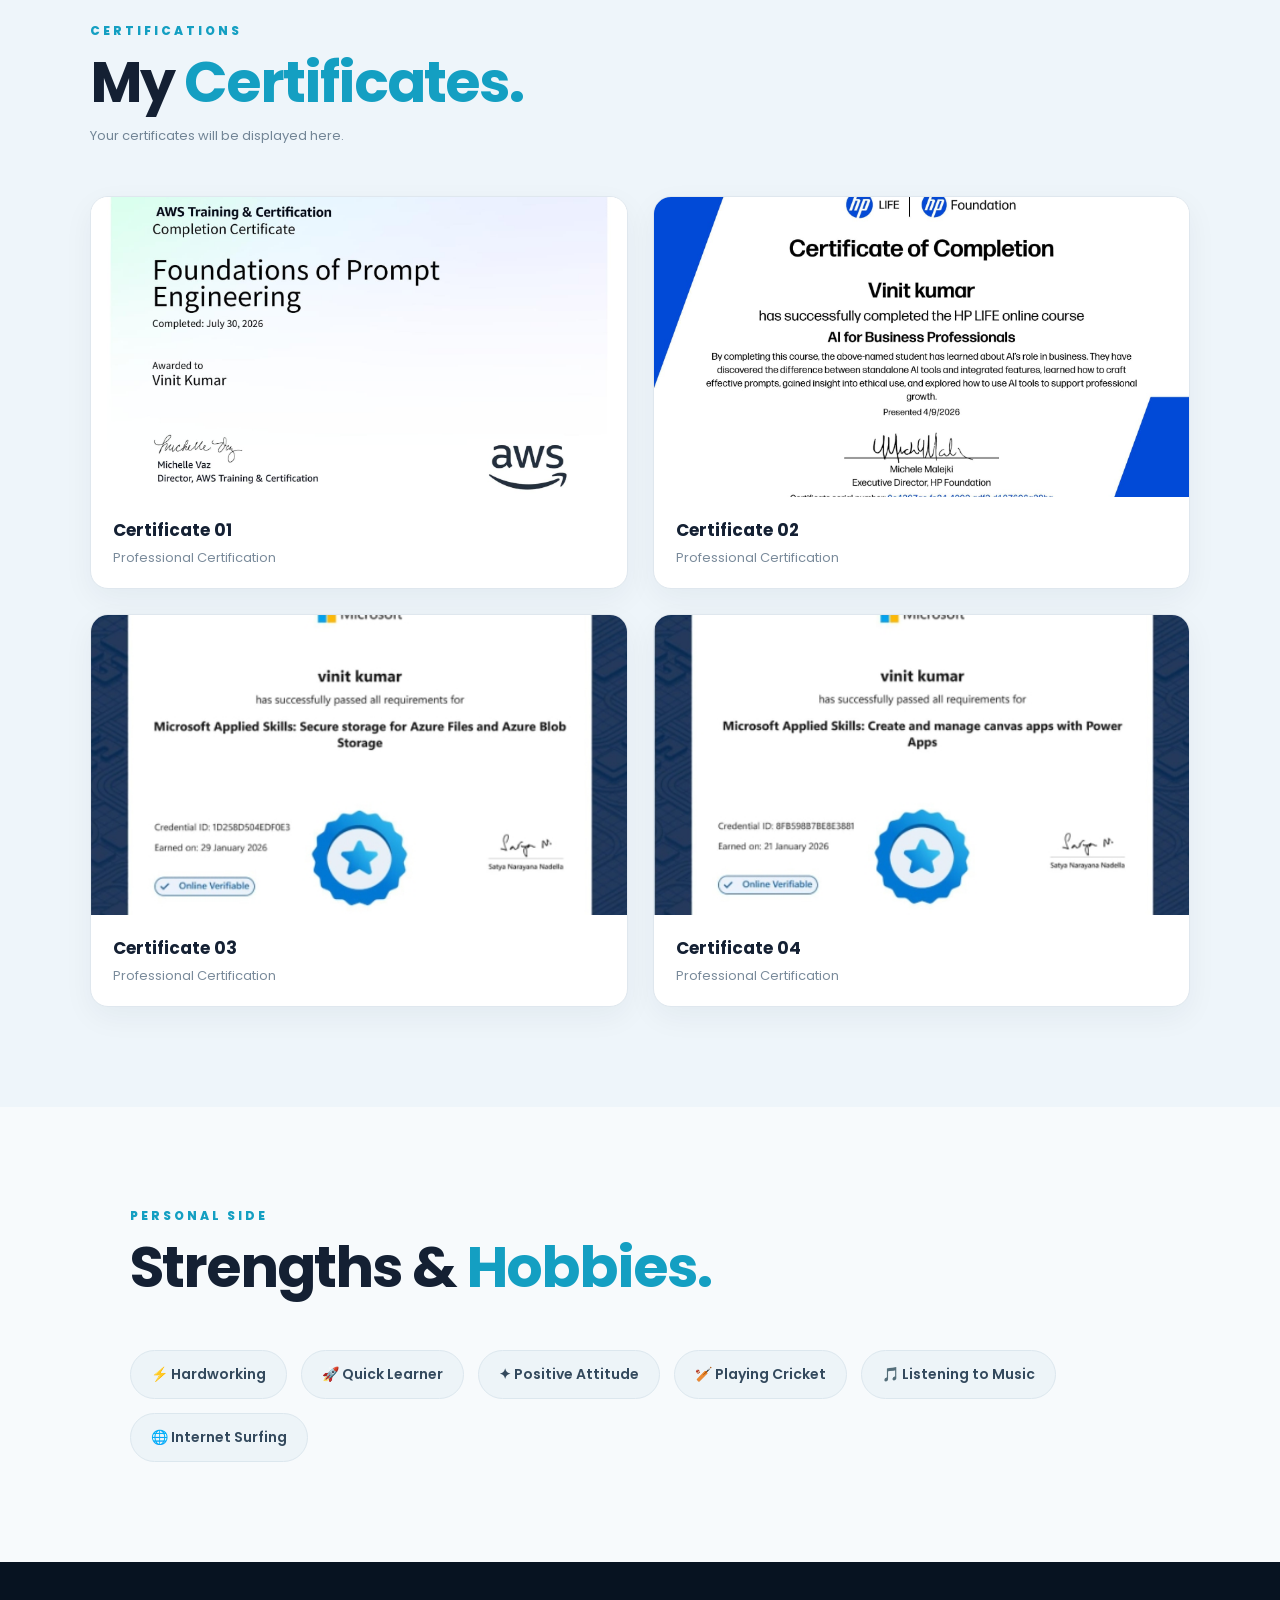
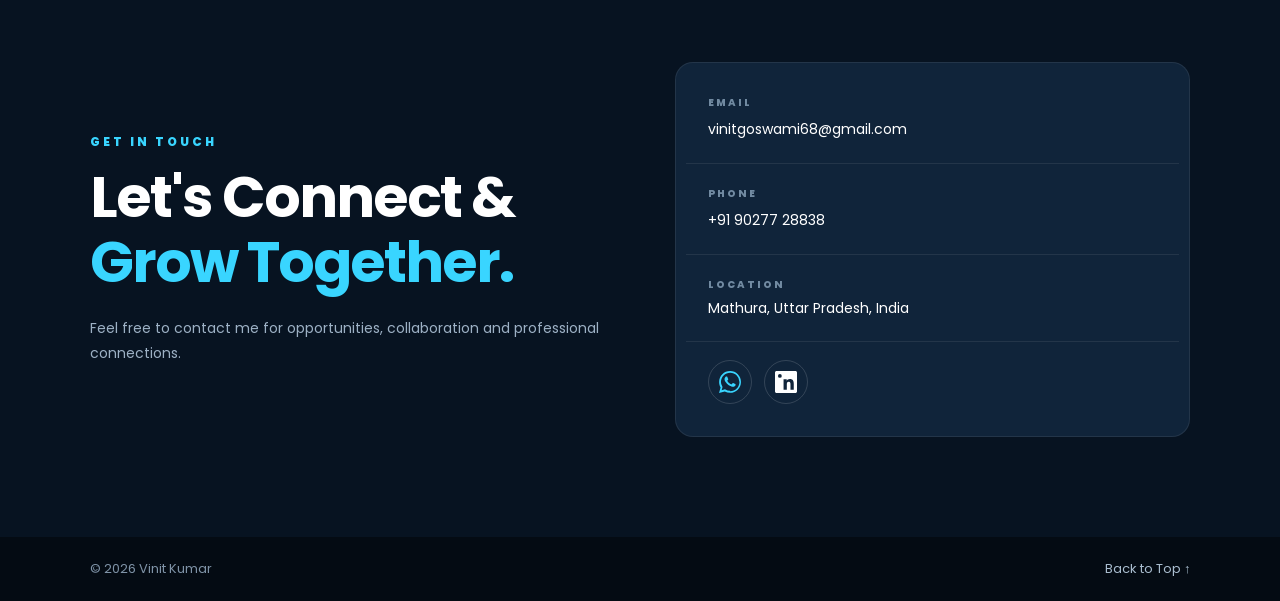
==== commit 3711ed65: "Update portfolio" ====
--- a/index.html
+++ b/index.html
@@ -7,8 +7,18 @@
 
     <meta name="viewport" content="width=device-width, initial-scale=1.0">
 
-    <title>Vinit Kumar | Portfolio</title>
-
+    
+   <title>Vinit Kumar | B.Tech CSE Student | Portfolio</title>
+
+<meta name="description" content="Vinit Kumar's personal portfolio website. B.Tech CSE student showcasing skills, projects, certificates, education and professional profile.">
+
+<meta name="author" content="Vinit Kumar">
+
+<meta name="keywords" content="Vinit Kumar, Vinit Kumar portfolio, B.Tech CSE, Computer Science student, web developer, programming">
+
+<meta name="robots" content="index, follow">
+
+<link rel="canonical" href="https://vinitgoswami68.github.io/Vinit-Portfolio/">
     <!-- Google Font -->
     <link rel="preconnect" href="https://fonts.googleapis.com">
 
@@ -137,7 +147,7 @@
 
             <div class="profile-circle">
 
-                <img src="profile.jpg"
+                <img src="profile.jpeg"
                     alt="Vinit Kumar">
 
             </div>
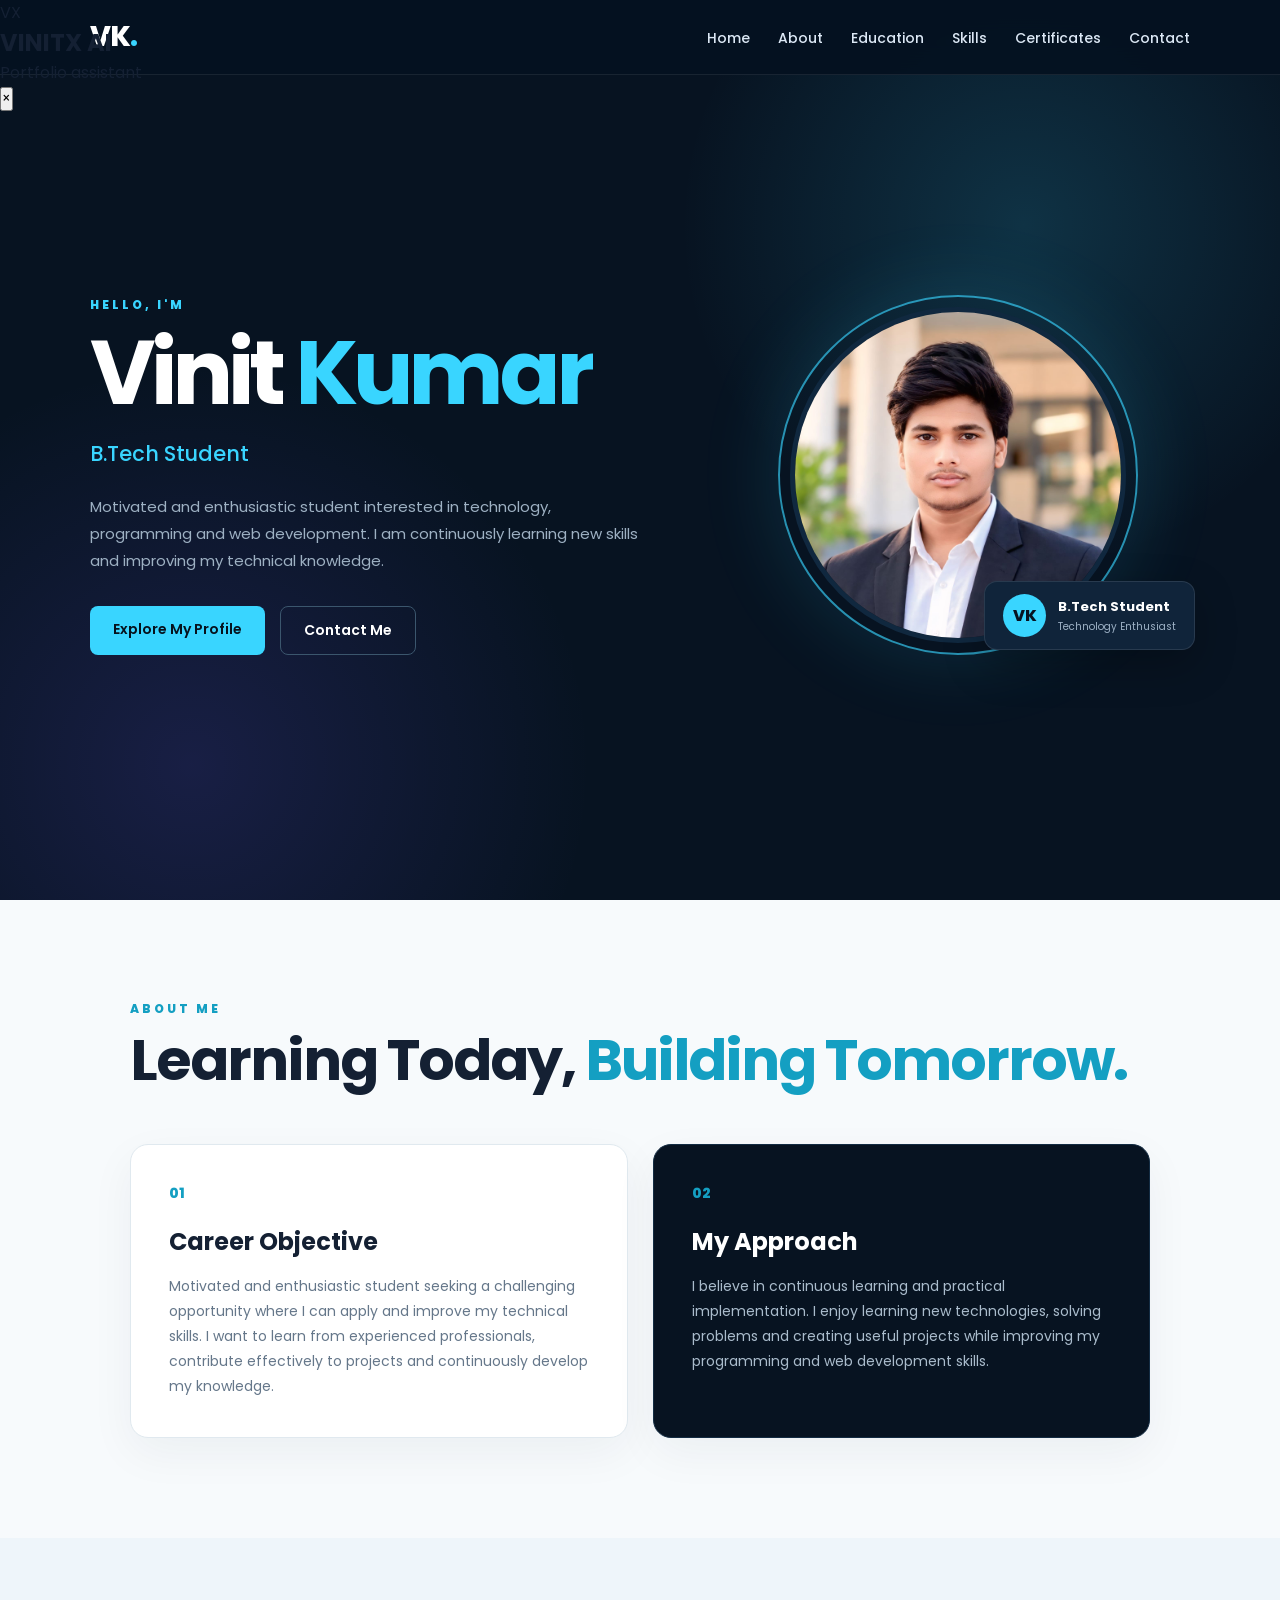
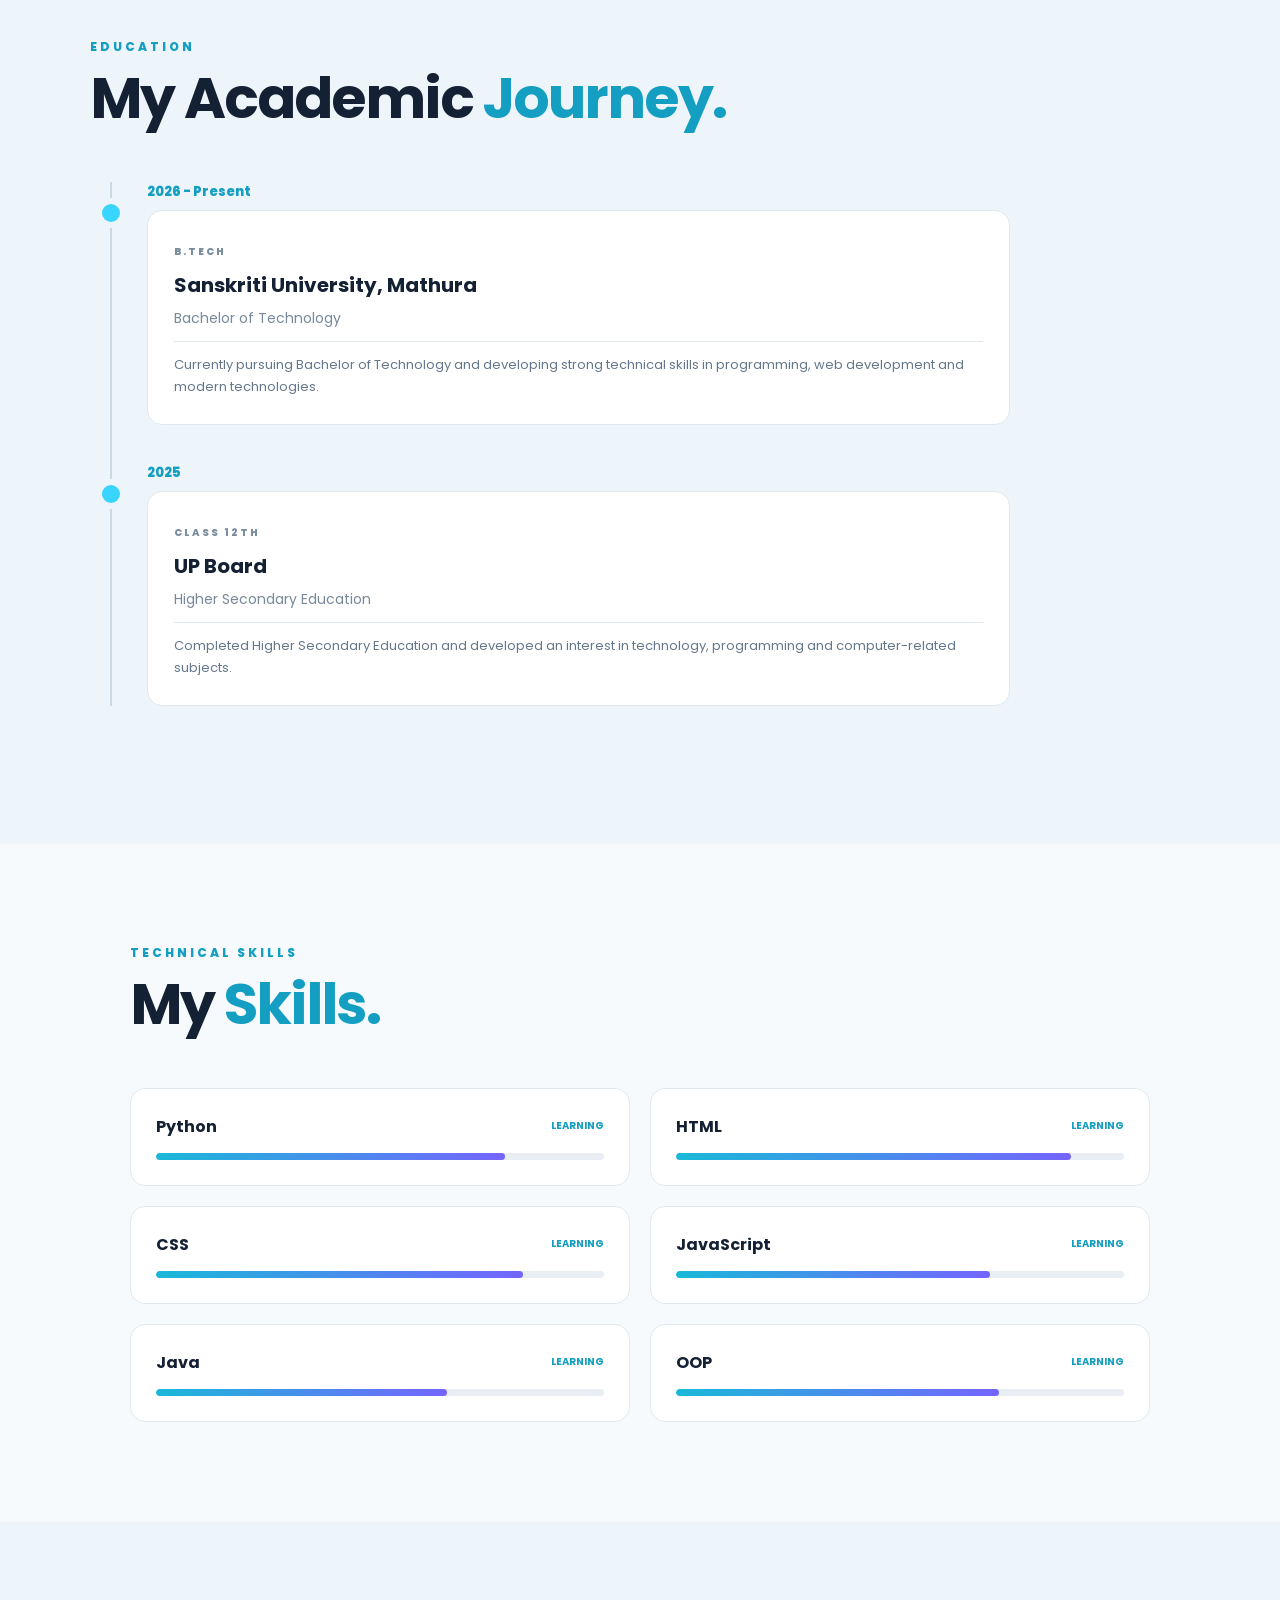
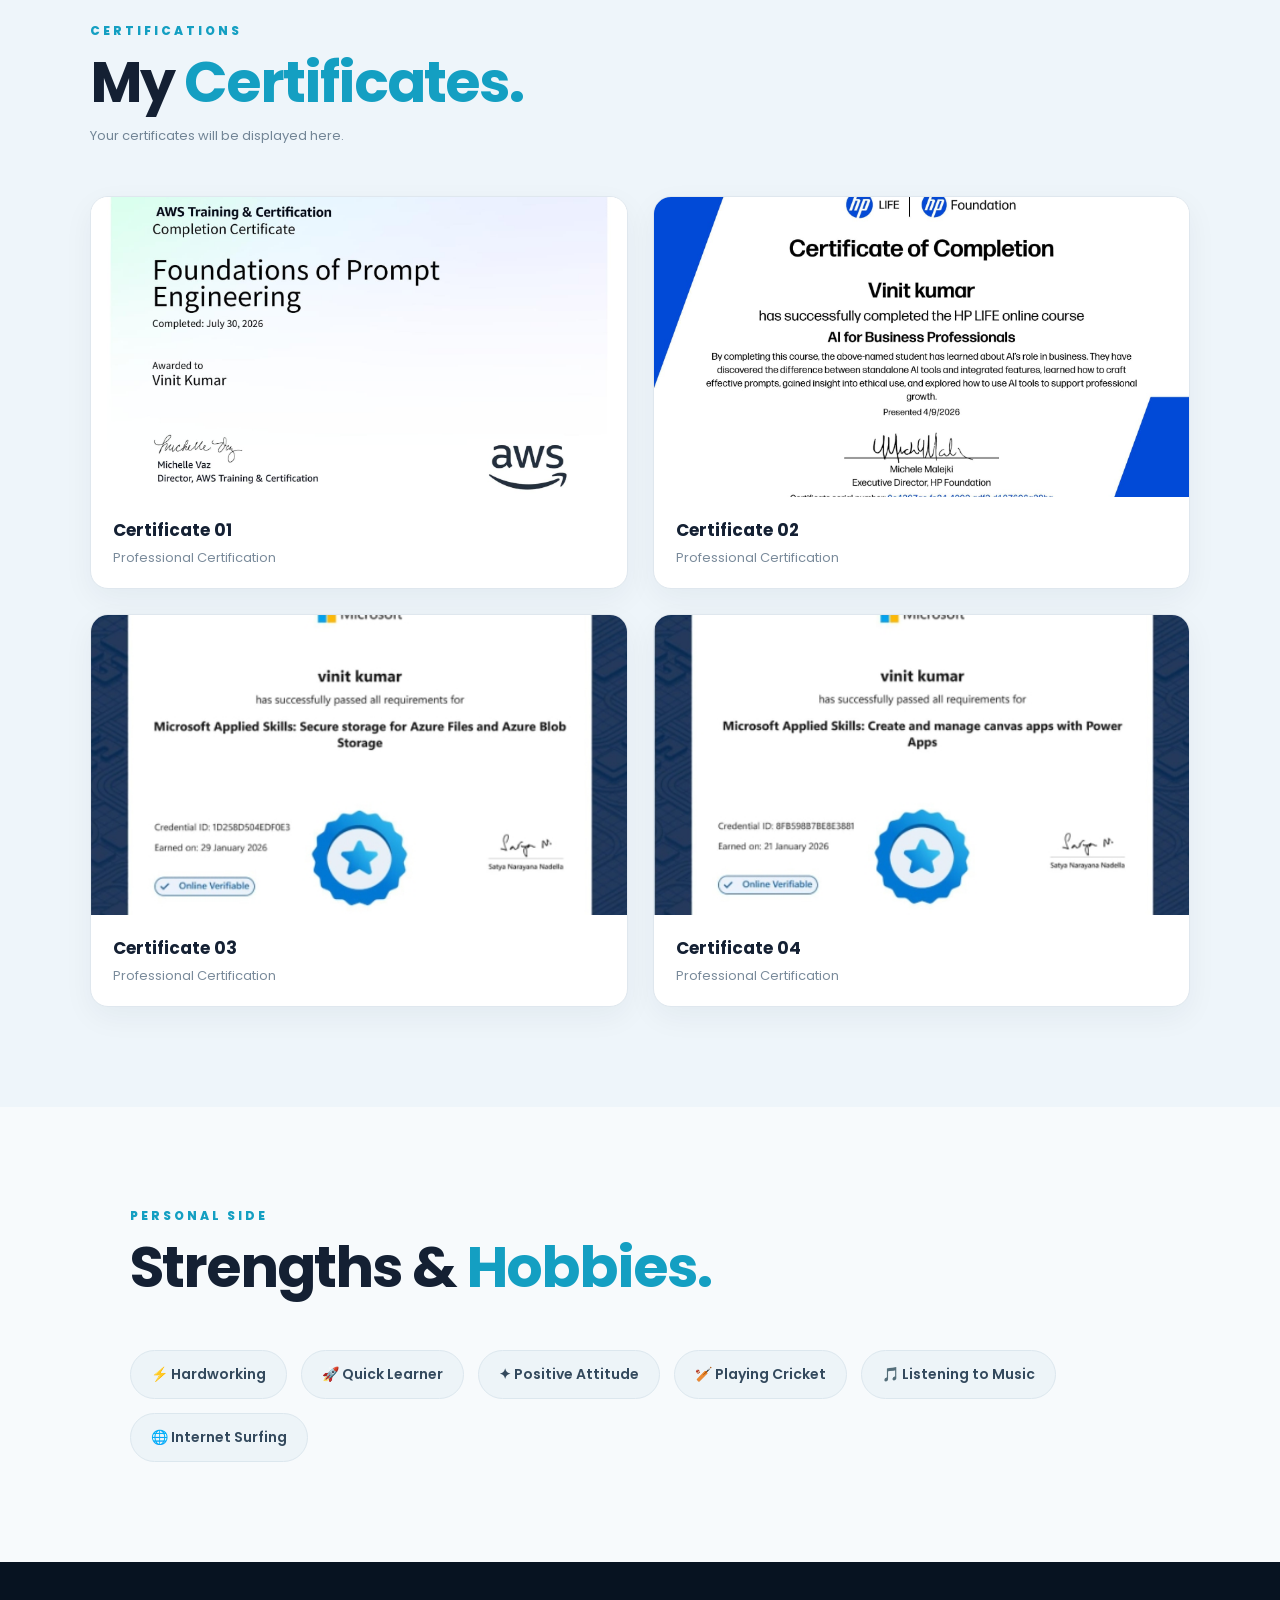
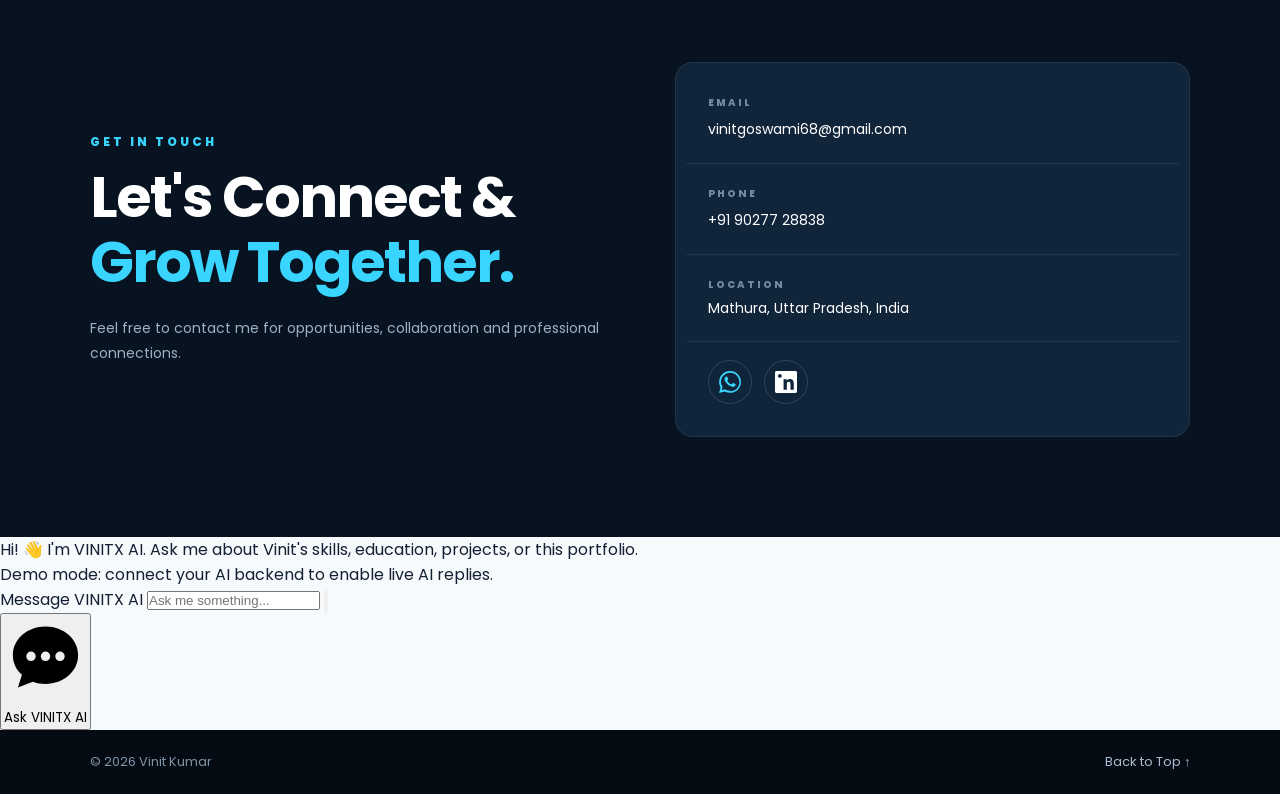
==== commit e9d34bd8: "Add VINITX AI floating chat widget markup" ====
--- a/index.html
+++ b/index.html
@@ -906,6 +906,43 @@
 
 
 
+
+<!-- ================= VINITX AI CHAT WIDGET ================= -->
+<div class="vinitx-widget">
+    <section class="vinitx-chat-panel" id="vinitxChatPanel" aria-labelledby="vinitxChatTitle" aria-hidden="true">
+        <header class="vinitx-chat-header">
+            <div class="vinitx-brand-mark" aria-hidden="true">VX</div>
+            <div class="vinitx-brand-copy">
+                <h2 id="vinitxChatTitle">VINITX AI</h2>
+                <p><span class="vinitx-status-dot"></span> Portfolio assistant</p>
+            </div>
+            <button type="button" class="vinitx-close" id="vinitxClose" aria-label="Close VINITX AI chat">×</button>
+        </header>
+        <div class="vinitx-chat-messages" id="vinitxMessages" role="log" aria-live="polite">
+            <div class="vinitx-message vinitx-message-bot">
+                Hi! 👋 I'm VINITX AI. Ask me about Vinit's skills, education, projects, or this portfolio.
+            </div>
+            <p class="vinitx-chat-note">Demo mode: connect your AI backend to enable live AI replies.</p>
+        </div>
+        <form class="vinitx-chat-form" id="vinitxChatForm">
+            <label class="vinitx-sr-only" for="vinitxUserInput">Message VINITX AI</label>
+            <input id="vinitxUserInput" type="text" maxlength="1000" placeholder="Ask me something..." autocomplete="off" required>
+            <button type="submit" aria-label="Send message">
+                <svg viewBox="0 0 24 24" aria-hidden="true"><path d="M3.4 20.2 22 12 3.4 3.8 3 10.2l12.4 1.8L3 13.8z" fill="currentColor"/></svg>
+            </button>
+        </form>
+    </section>
+    <button type="button" class="vinitx-launcher" id="vinitxLauncher" aria-label="Open VINITX AI chat" aria-controls="vinitxChatPanel" aria-expanded="false">
+        <span class="vinitx-launcher-glow"></span>
+        <svg viewBox="0 0 24 24" aria-hidden="true">
+            <path d="M12 3.2c-5 0-9 3.5-9 7.9 0 2.1.9 4 2.5 5.4L4.4 20l4.1-1.6c1.1.4 2.3.6 3.5.6 5 0 9-3.5 9-7.9s-4-7.9-9-7.9Zm-4 9.5a1.3 1.3 0 1 1 0-2.6 1.3 1.3 0 0 1 0 2.6Zm4 0a1.3 1.3 0 1 1 0-2.6 1.3 1.3 0 0 1 0 2.6Zm4 0a1.3 1.3 0 1 1 0-2.6 1.3 1.3 0 0 1 0 2.6Z" fill="currentColor"/>
+        </svg>
+        <span class="vinitx-launcher-label">Ask VINITX AI</span>
+    </button>
+</div>
+<!-- ================= END VINITX AI CHAT WIDGET ================= -->
+
+
 <!-- ================= FOOTER ================= -->
 
 <footer>
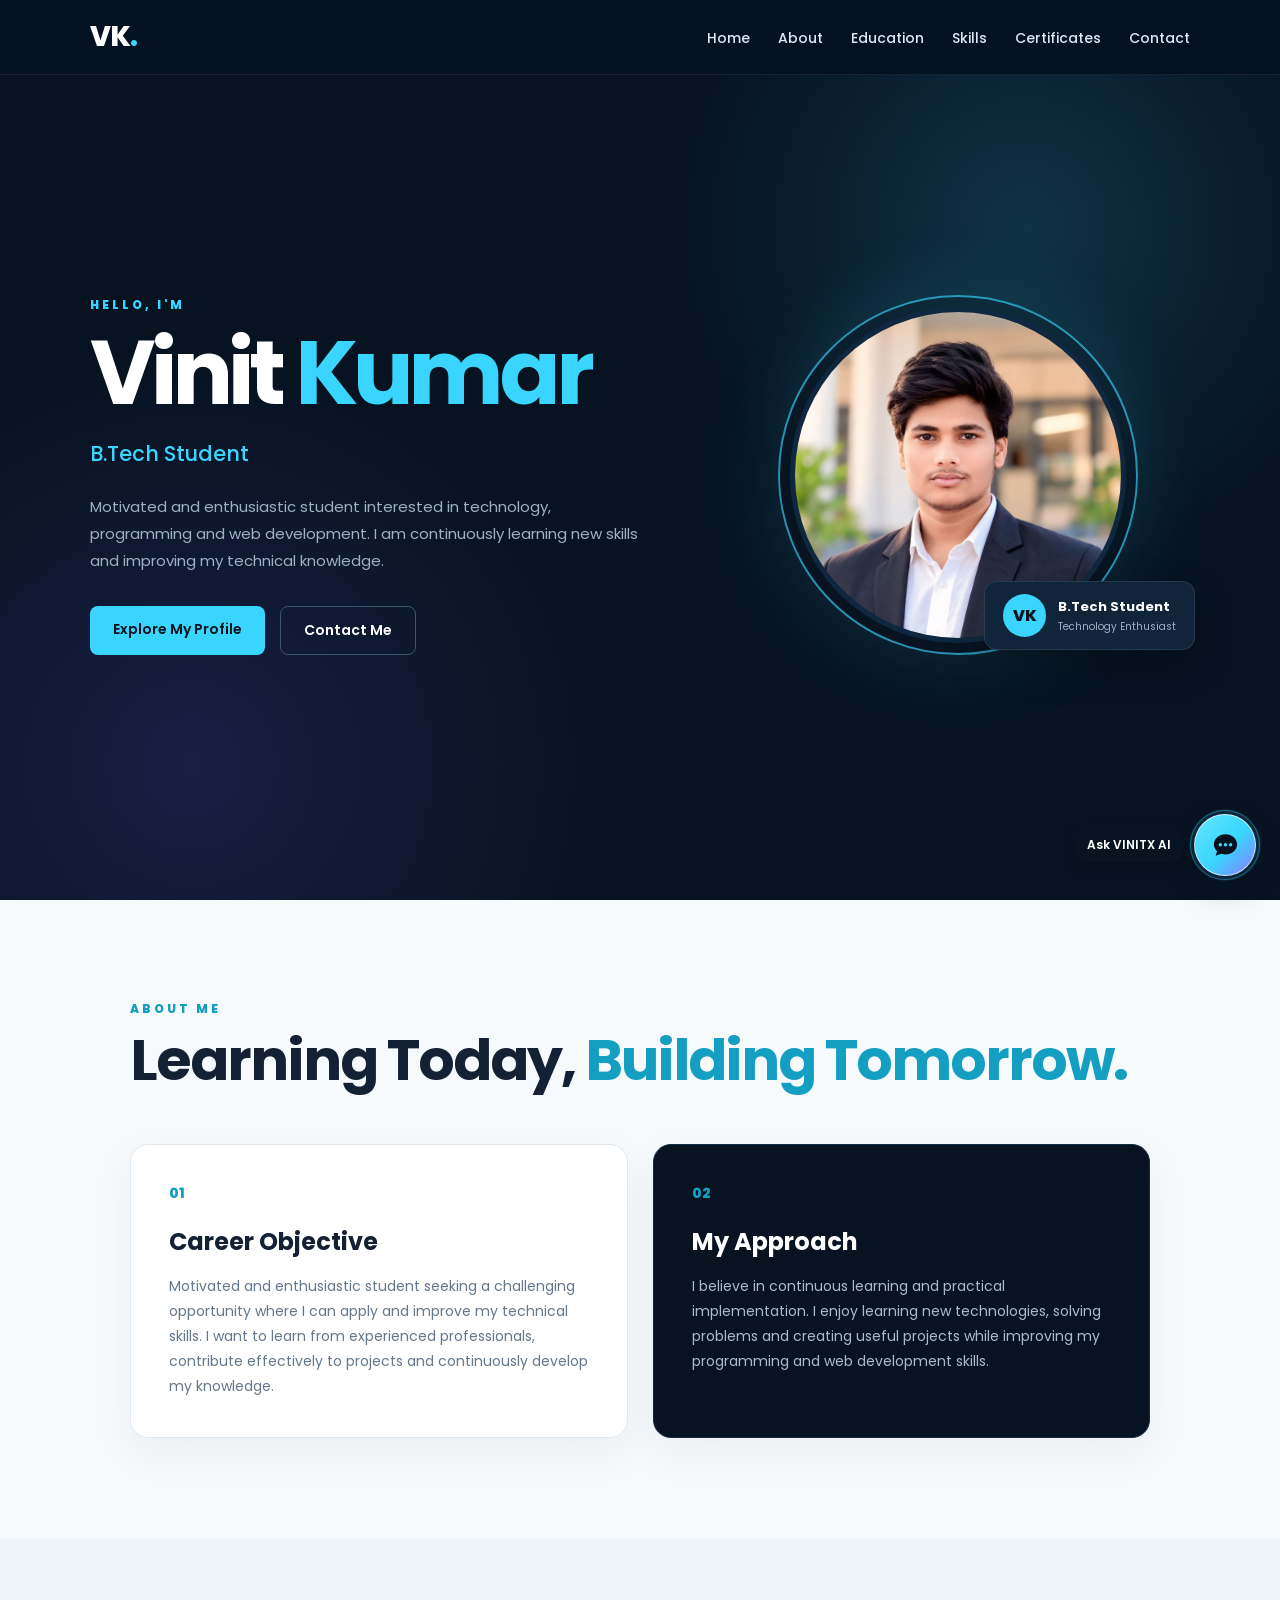
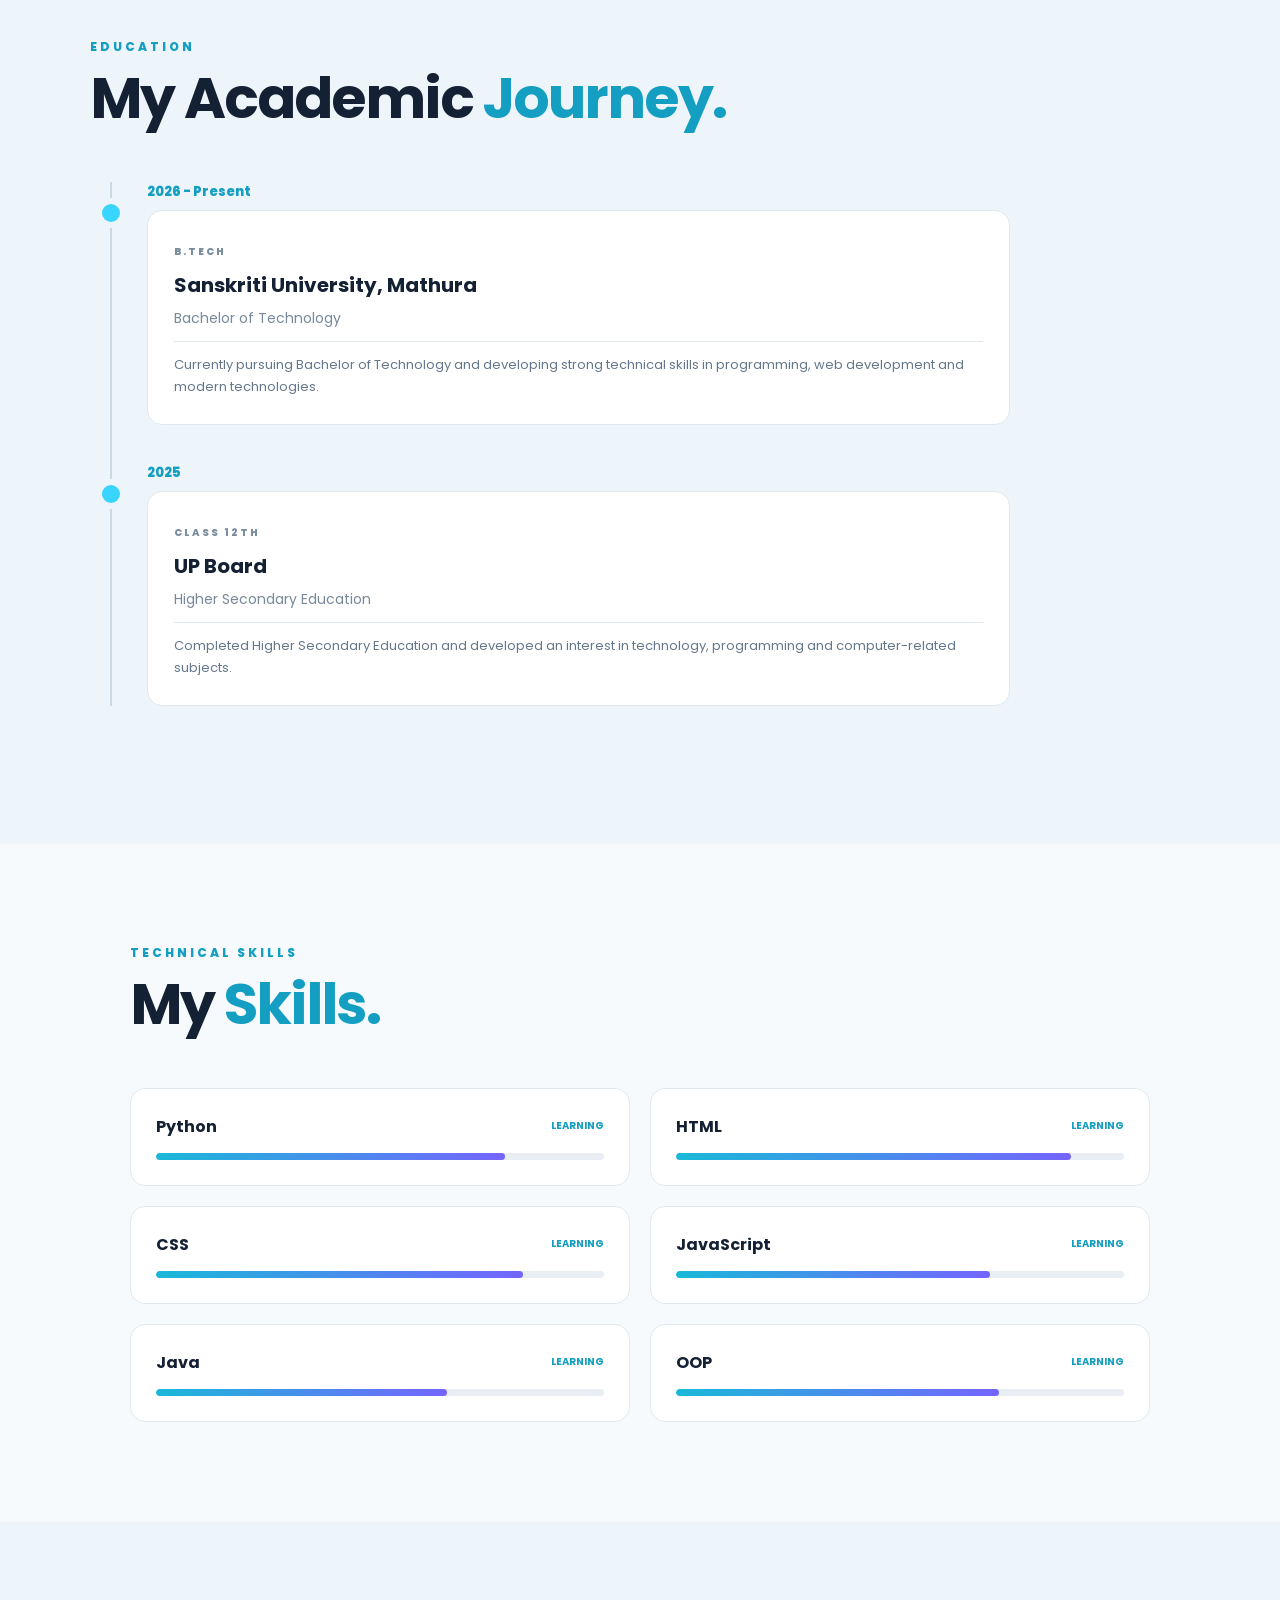
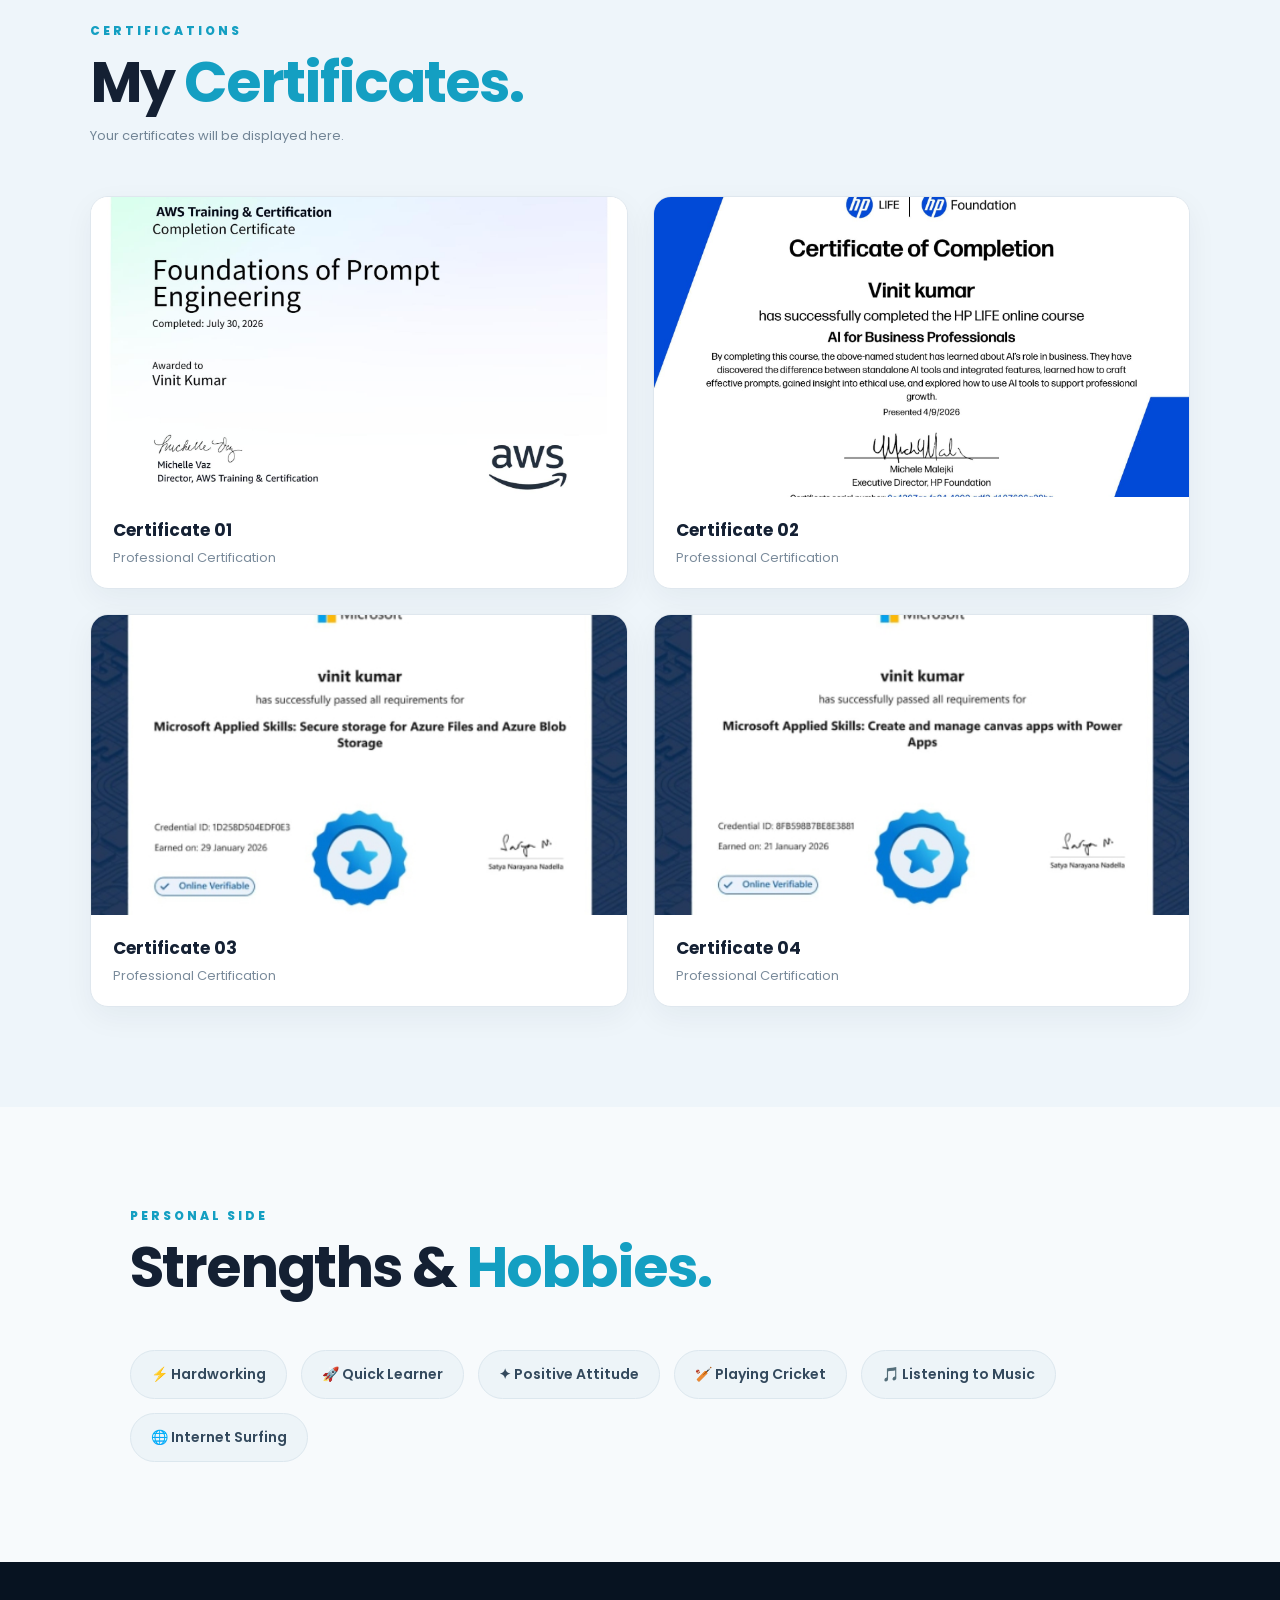
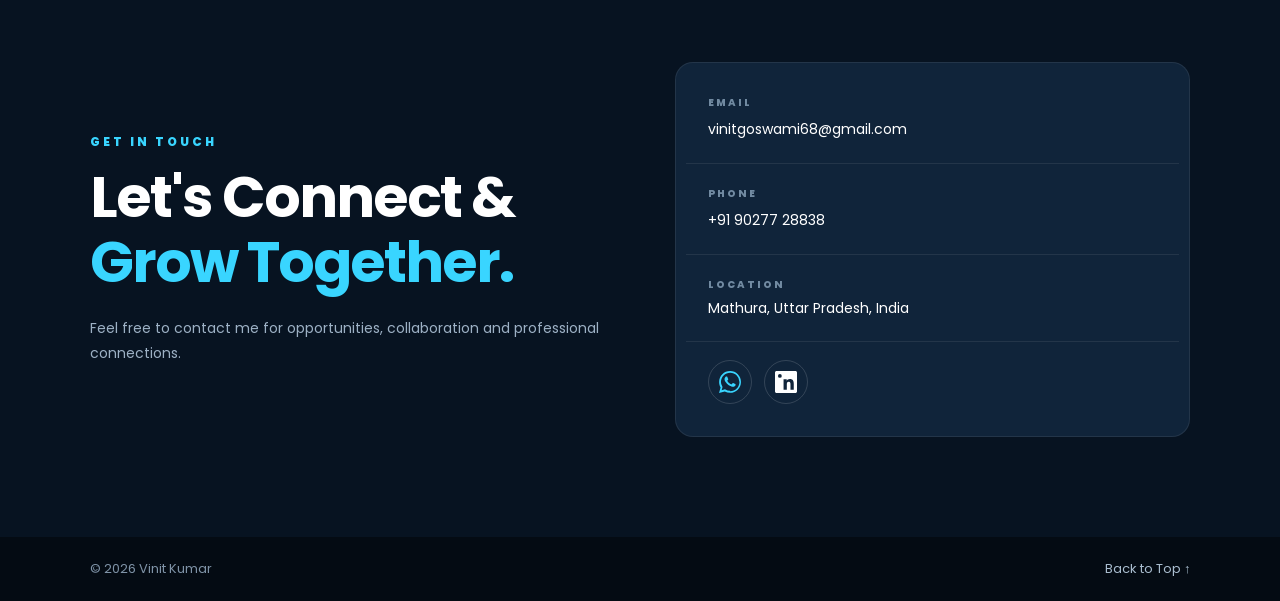
==== commit a676df81: "Update VINITX AI widget status label" ====
--- a/index.html
+++ b/index.html
@@ -922,7 +922,7 @@
             <div class="vinitx-message vinitx-message-bot">
                 Hi! 👋 I'm VINITX AI. Ask me about Vinit's skills, education, projects, or this portfolio.
             </div>
-            <p class="vinitx-chat-note">Demo mode: connect your AI backend to enable live AI replies.</p>
+            <p class="vinitx-chat-note">Powered by VINITX AI · Hindi, English & Hinglish</p>
         </div>
         <form class="vinitx-chat-form" id="vinitxChatForm">
             <label class="vinitx-sr-only" for="vinitxUserInput">Message VINITX AI</label>
--- a/style.css
+++ b/style.css
@@ -1348,4 +1348,216 @@
 
     font-size: 13px;
     line-height: 1.7;
-}+}
+
+/* =========================
+   VINITX AI FLOATING CHAT
+========================= */
+.vinitx-widget {
+    --vinitx-cyan: #39d5ff;
+    --vinitx-navy: #071321;
+    font-family: "Poppins", sans-serif;
+}
+.vinitx-launcher {
+    position: fixed;
+    right: 24px;
+    bottom: 24px;
+    z-index: 3000;
+    width: 62px;
+    height: 62px;
+    display: grid;
+    place-items: center;
+    border: 1px solid rgba(255,255,255,.7);
+    border-radius: 50%;
+    color: #06121d;
+    background: linear-gradient(135deg, #63e6ff, #39d5ff 55%, #8a7cff);
+    box-shadow: 0 12px 32px rgba(7,19,33,.28), 0 0 0 5px rgba(57,213,255,.12);
+    cursor: pointer;
+    transition: transform .2s ease, box-shadow .2s ease;
+}
+.vinitx-launcher:hover,
+.vinitx-launcher:focus-visible {
+    transform: translateY(-3px) scale(1.04);
+    box-shadow: 0 16px 38px rgba(7,19,33,.32), 0 0 0 7px rgba(57,213,255,.16);
+    outline: none;
+}
+.vinitx-launcher svg { width: 31px; height: 31px; position: relative; z-index: 1; }
+.vinitx-launcher-glow {
+    position: absolute;
+    inset: -5px;
+    border: 1px solid rgba(57,213,255,.4);
+    border-radius: inherit;
+    animation: vinitx-pulse 2.8s ease-out infinite;
+}
+.vinitx-launcher-label {
+    position: absolute;
+    right: 72px;
+    padding: 8px 12px;
+    border-radius: 9px;
+    color: #fff;
+    background: #071321;
+    font-size: 12px;
+    font-weight: 600;
+    white-space: nowrap;
+    box-shadow: 0 6px 18px rgba(0,0,0,.18);
+}
+.vinitx-chat-panel {
+    position: fixed;
+    right: 24px;
+    bottom: 100px;
+    z-index: 2999;
+    width: min(370px, calc(100vw - 28px));
+    height: min(520px, calc(100dvh - 130px));
+    min-height: 330px;
+    display: flex;
+    flex-direction: column;
+    overflow: hidden;
+    border: 1px solid rgba(57,213,255,.2);
+    border-radius: 18px;
+    background: #f8fbff;
+    box-shadow: 0 22px 70px rgba(7,19,33,.28);
+    opacity: 0;
+    visibility: hidden;
+    pointer-events: none;
+    transform: translateY(12px) scale(.98);
+    transform-origin: bottom right;
+    transition: opacity .2s ease, transform .2s ease, visibility .2s;
+}
+.vinitx-chat-panel.is-open {
+    opacity: 1;
+    visibility: visible;
+    pointer-events: auto;
+    transform: translateY(0) scale(1);
+}
+.vinitx-chat-header {
+    flex: 0 0 auto;
+    display: flex;
+    align-items: center;
+    gap: 11px;
+    padding: 15px 16px;
+    color: #fff;
+    background: linear-gradient(120deg, #071321, #12334c);
+}
+.vinitx-brand-mark {
+    width: 42px;
+    height: 42px;
+    flex: 0 0 42px;
+    display: grid;
+    place-items: center;
+    border: 1px solid rgba(57,213,255,.55);
+    border-radius: 13px;
+    color: #06121d;
+    background: linear-gradient(135deg, #63e6ff, #39d5ff 60%, #9387ff);
+    font-size: 14px;
+    font-weight: 800;
+}
+.vinitx-brand-copy { min-width: 0; flex: 1; }
+.vinitx-brand-copy h2 { margin: 0; color: #fff; font-size: 15px; line-height: 1.4; letter-spacing: .4px; }
+.vinitx-brand-copy p { margin: 3px 0 0; color: #bfd2e2; font-size: 11px; }
+.vinitx-status-dot { display: inline-block; width: 7px; height: 7px; margin-right: 4px; border-radius: 50%; background: #4ade80; }
+.vinitx-close {
+    width: 32px;
+    height: 32px;
+    border: 0;
+    border-radius: 9px;
+    color: #eaf6ff;
+    background: rgba(255,255,255,.1);
+    font-size: 25px;
+    line-height: 1;
+    cursor: pointer;
+}
+.vinitx-close:hover { background: rgba(255,255,255,.18); }
+.vinitx-chat-messages {
+    flex: 1 1 auto;
+    display: flex;
+    flex-direction: column;
+    align-items: flex-start;
+    gap: 11px;
+    padding: 16px;
+    overflow-y: auto;
+    color: #142033;
+    background: radial-gradient(circle at 100% 0, rgba(57,213,255,.08), transparent 38%), #f8fbff;
+}
+.vinitx-message {
+    max-width: 91%;
+    padding: 11px 13px;
+    border-radius: 13px;
+    font-size: 12px;
+    line-height: 1.65;
+    overflow-wrap: anywhere;
+    white-space: pre-wrap;
+}
+.vinitx-message-bot {
+    align-self: flex-start;
+    border: 1px solid #e1eaf1;
+    border-top-left-radius: 4px;
+    background: #fff;
+}
+.vinitx-message-user {
+    align-self: flex-end;
+    border-top-right-radius: 4px;
+    color: #06121d;
+    background: #b9f0ff;
+}
+.vinitx-chat-note { margin: 0; color: #718396; font-size: 10px; line-height: 1.5; }
+.vinitx-chat-form {
+    flex: 0 0 auto;
+    display: flex;
+    align-items: center;
+    gap: 8px;
+    padding: 11px;
+    border-top: 1px solid #e5edf3;
+    background: #fff;
+}
+.vinitx-chat-form input {
+    width: 100%;
+    min-width: 0;
+    padding: 12px 13px;
+    border: 1px solid #dce6ed;
+    border-radius: 12px;
+    outline: none;
+    color: #142033;
+    background: #f8fbff;
+    font: inherit;
+    font-size: 12px;
+}
+.vinitx-chat-form input:focus { border-color: #20b9db; box-shadow: 0 0 0 3px rgba(57,213,255,.15); }
+.vinitx-chat-form button {
+    width: 43px;
+    height: 43px;
+    flex: 0 0 43px;
+    display: grid;
+    place-items: center;
+    border: 0;
+    border-radius: 12px;
+    color: #06121d;
+    background: #39d5ff;
+    cursor: pointer;
+}
+.vinitx-chat-form button:hover { background: #66e2ff; }
+.vinitx-chat-form button svg { width: 21px; height: 21px; }
+.vinitx-sr-only {
+    position: absolute;
+    width: 1px;
+    height: 1px;
+    padding: 0;
+    margin: -1px;
+    overflow: hidden;
+    clip: rect(0,0,0,0);
+    white-space: nowrap;
+    border: 0;
+}
+.vinitx-message-error { color: #8b1c1c; background: #fff0f0; border: 1px solid #ffd6d6; }
+@keyframes vinitx-pulse {
+    0% { transform: scale(.94); opacity: .75; }
+    75%, 100% { transform: scale(1.23); opacity: 0; }
+}
+@media (max-width: 500px) {
+    .vinitx-launcher { right: 16px; bottom: 16px; width: 58px; height: 58px; }
+    .vinitx-chat-panel { right: 12px; bottom: 86px; width: calc(100vw - 24px); height: min(500px, calc(100dvh - 108px)); }
+    .vinitx-launcher-label { display: none; }
+}
+@media (prefers-reduced-motion: reduce) {
+    .vinitx-launcher-glow { animation: none; }
+    .vinitx-launcher, .vinitx-chat-panel { transition: none; }
+}
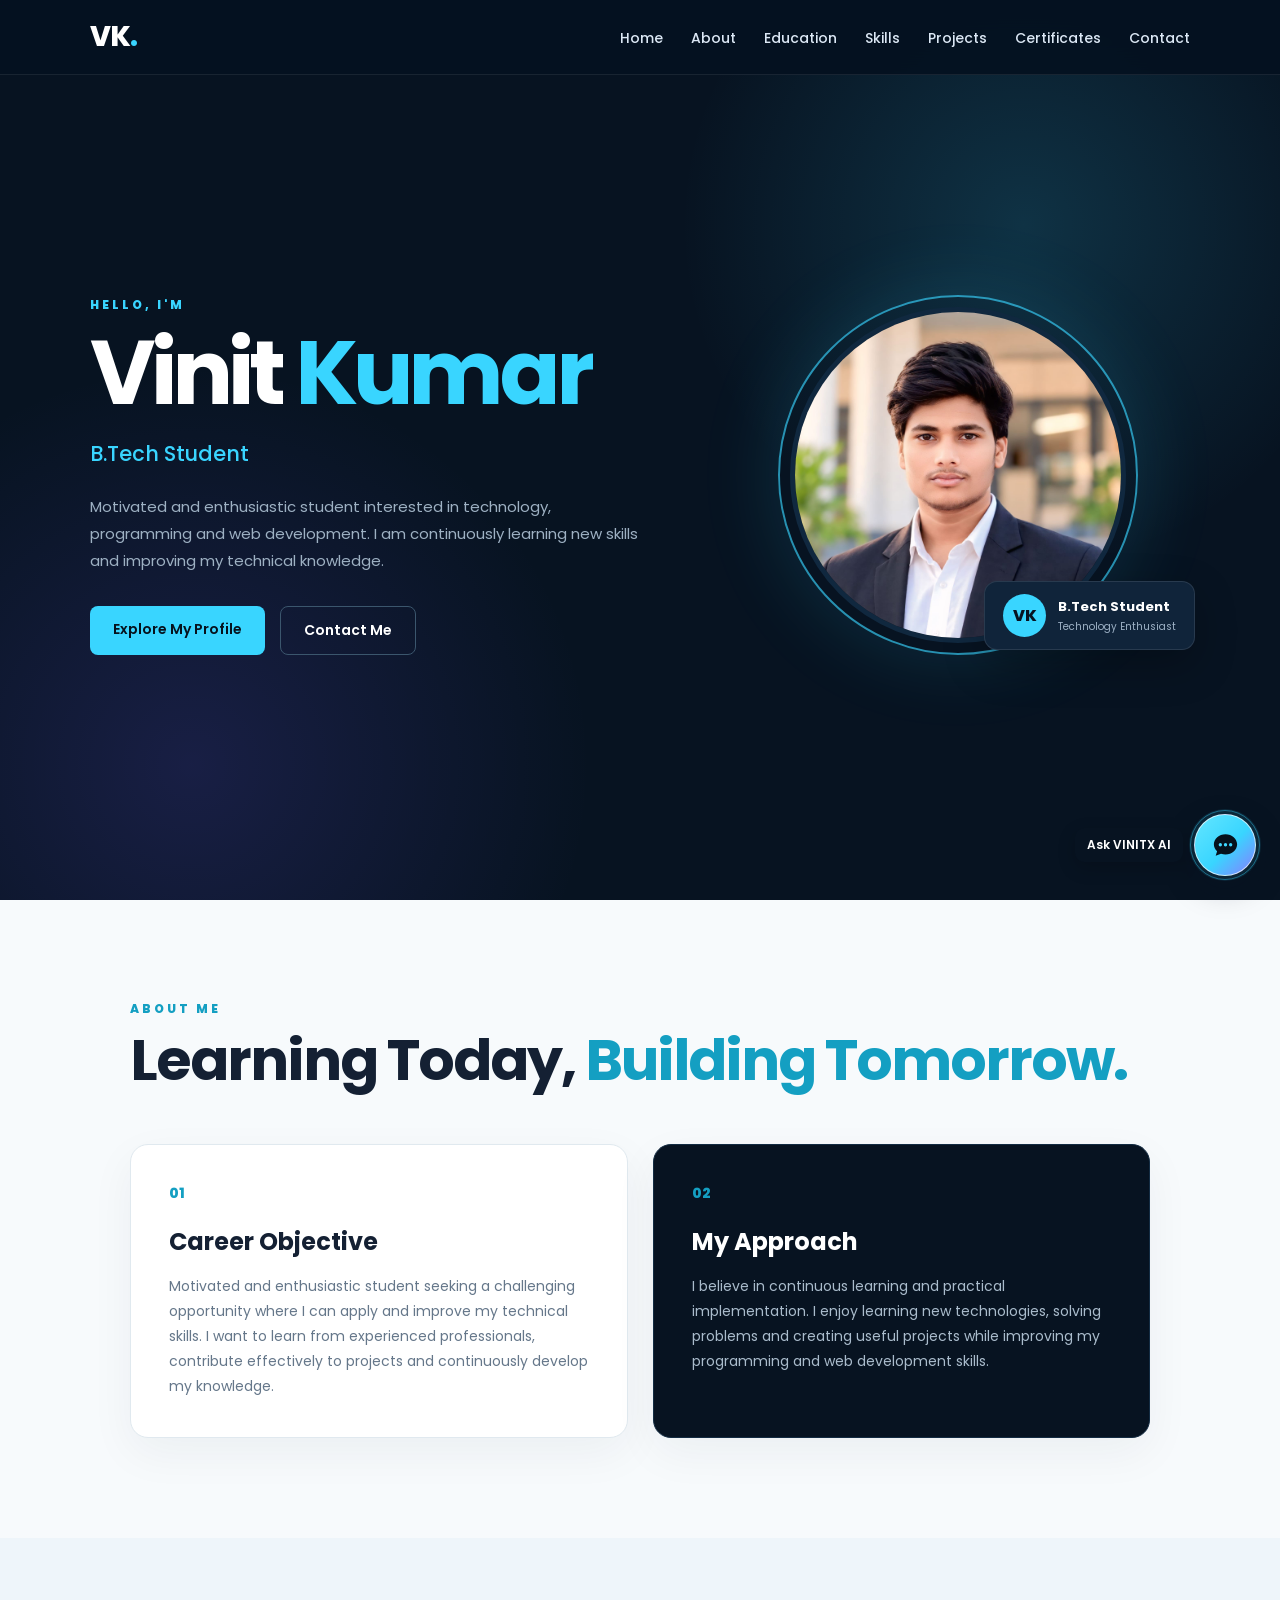
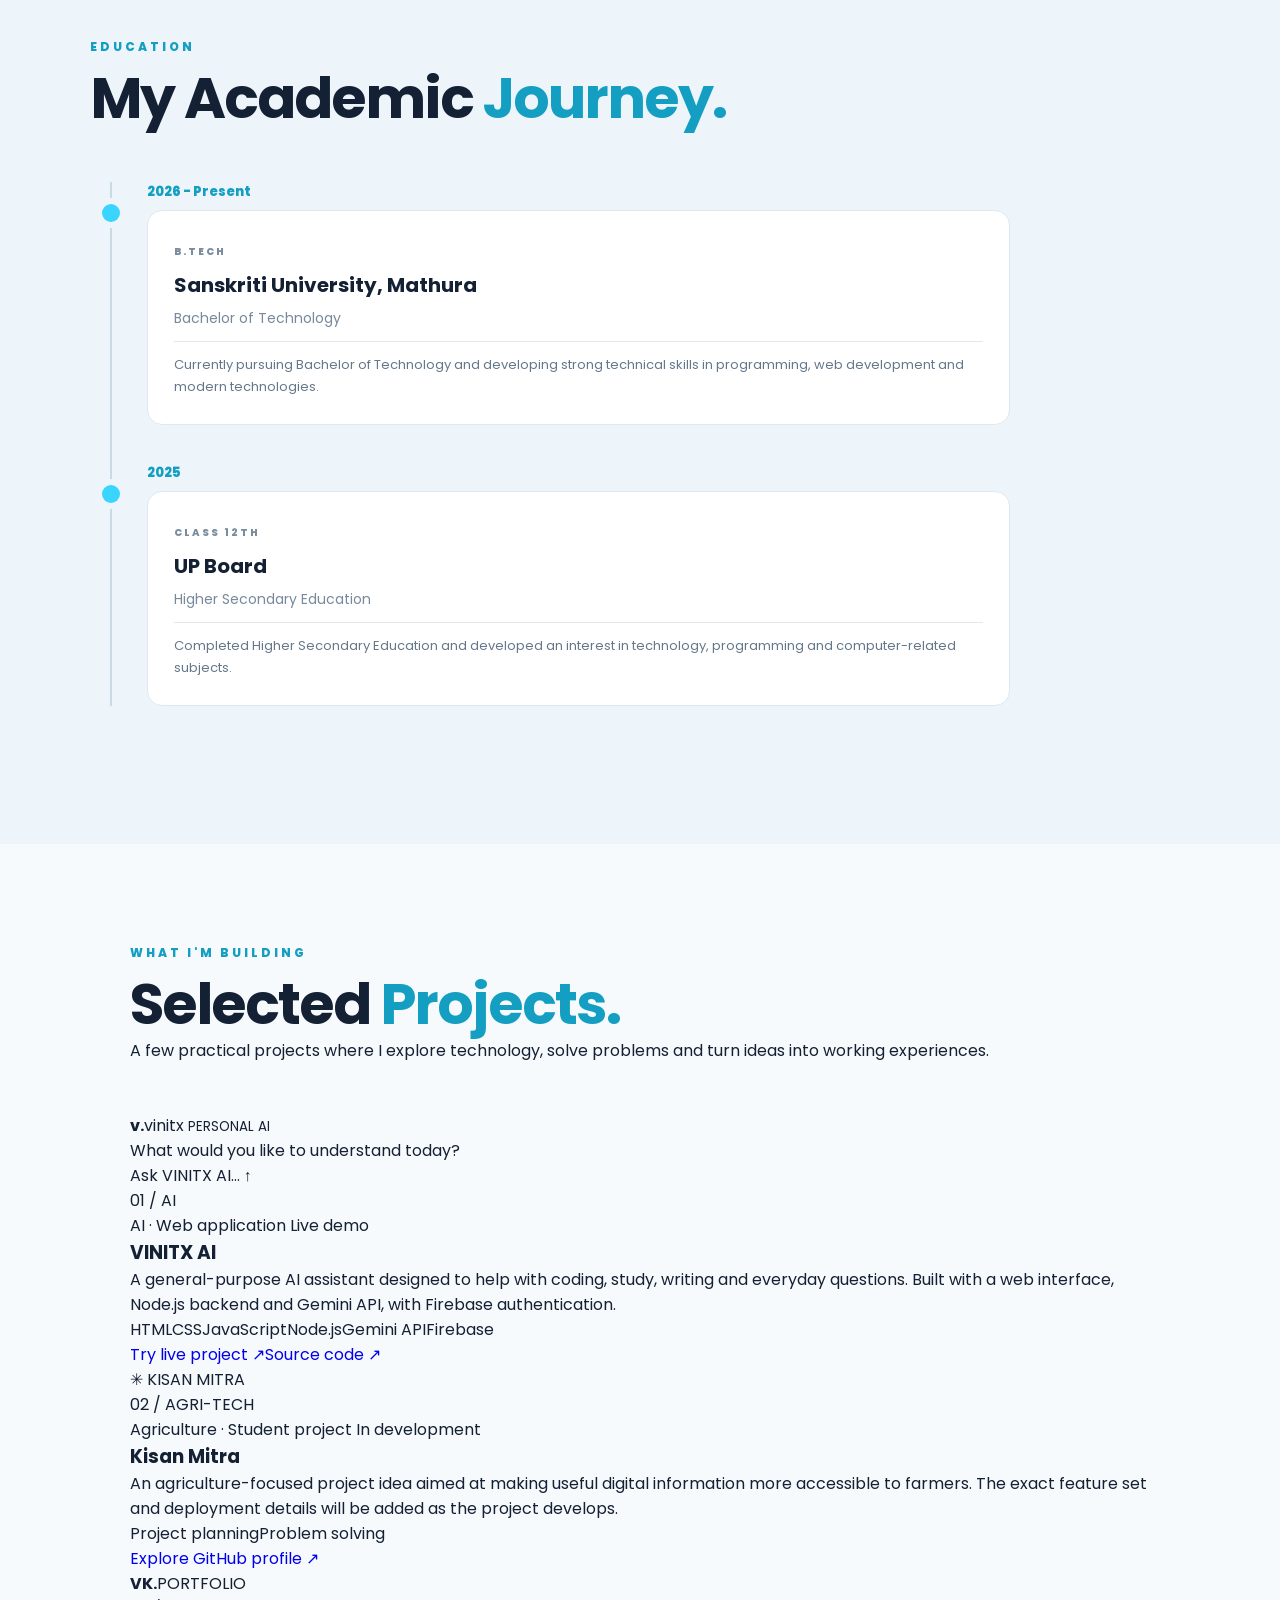
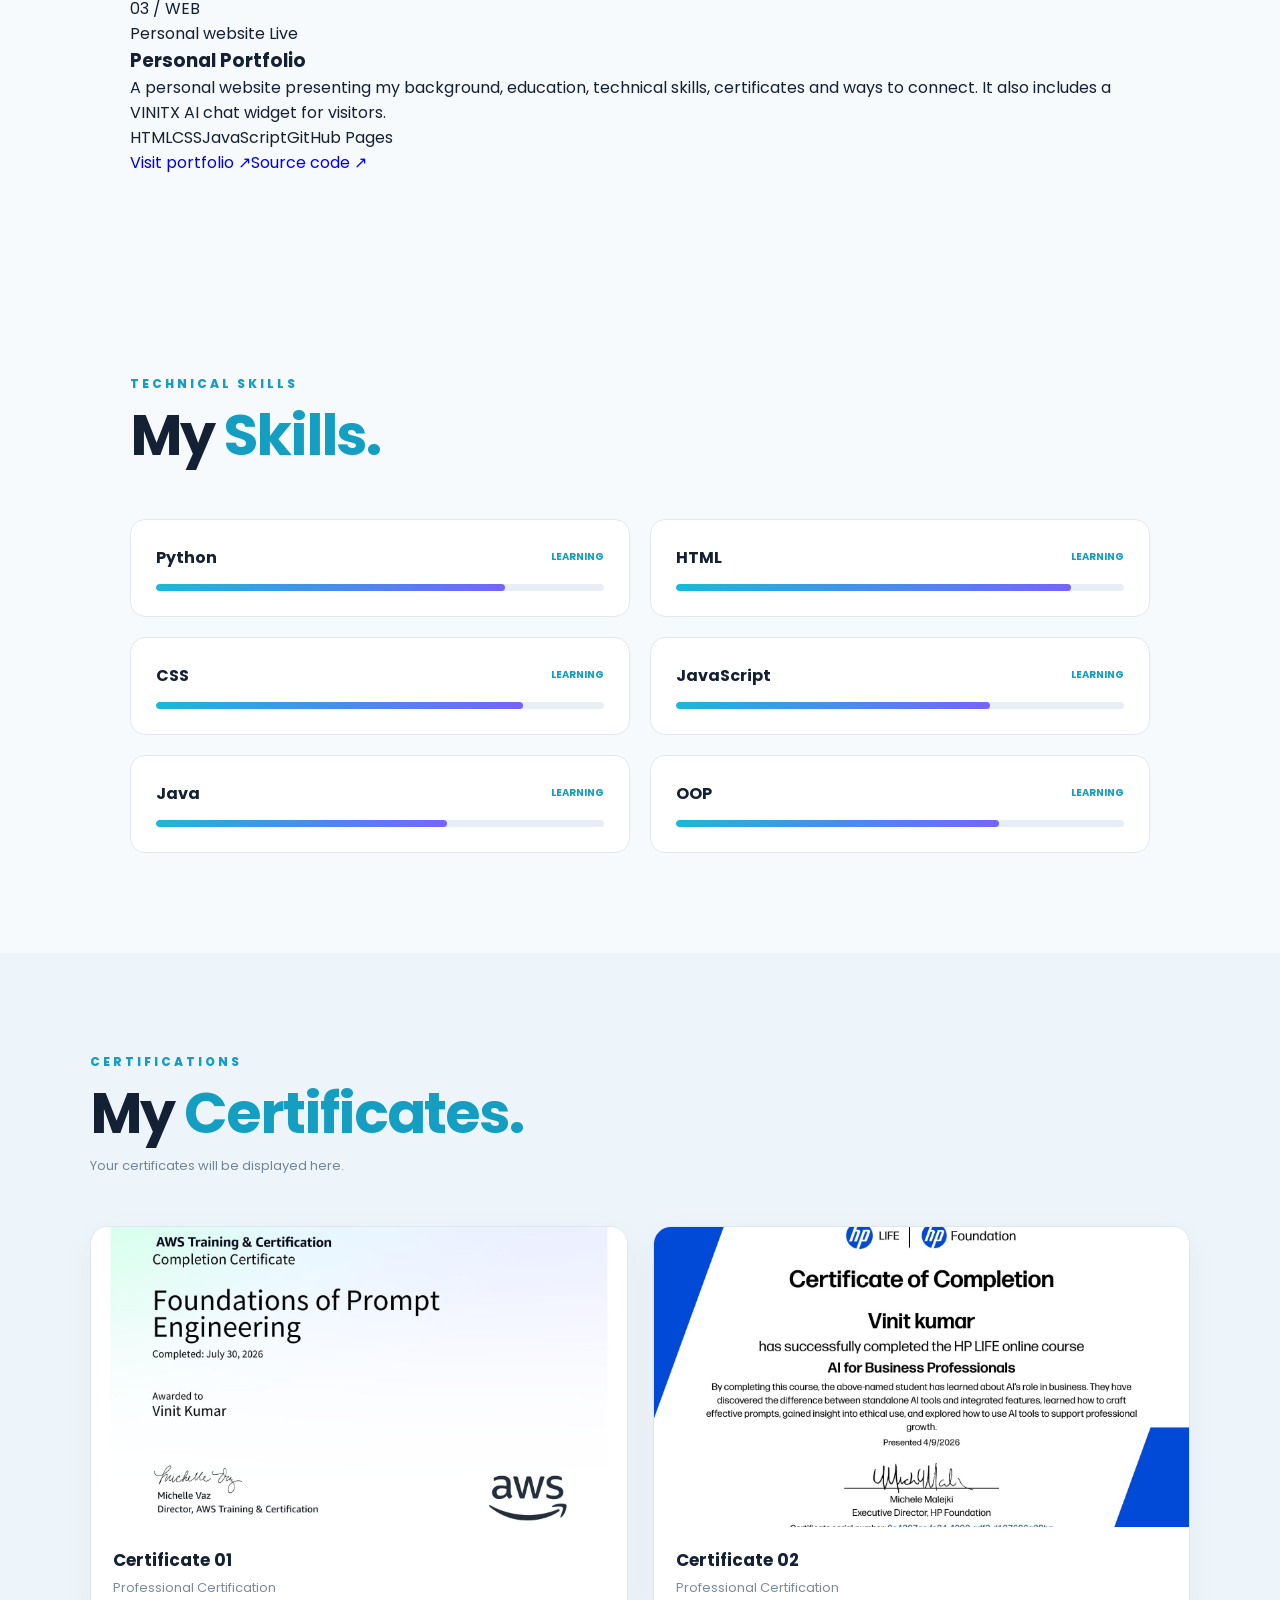
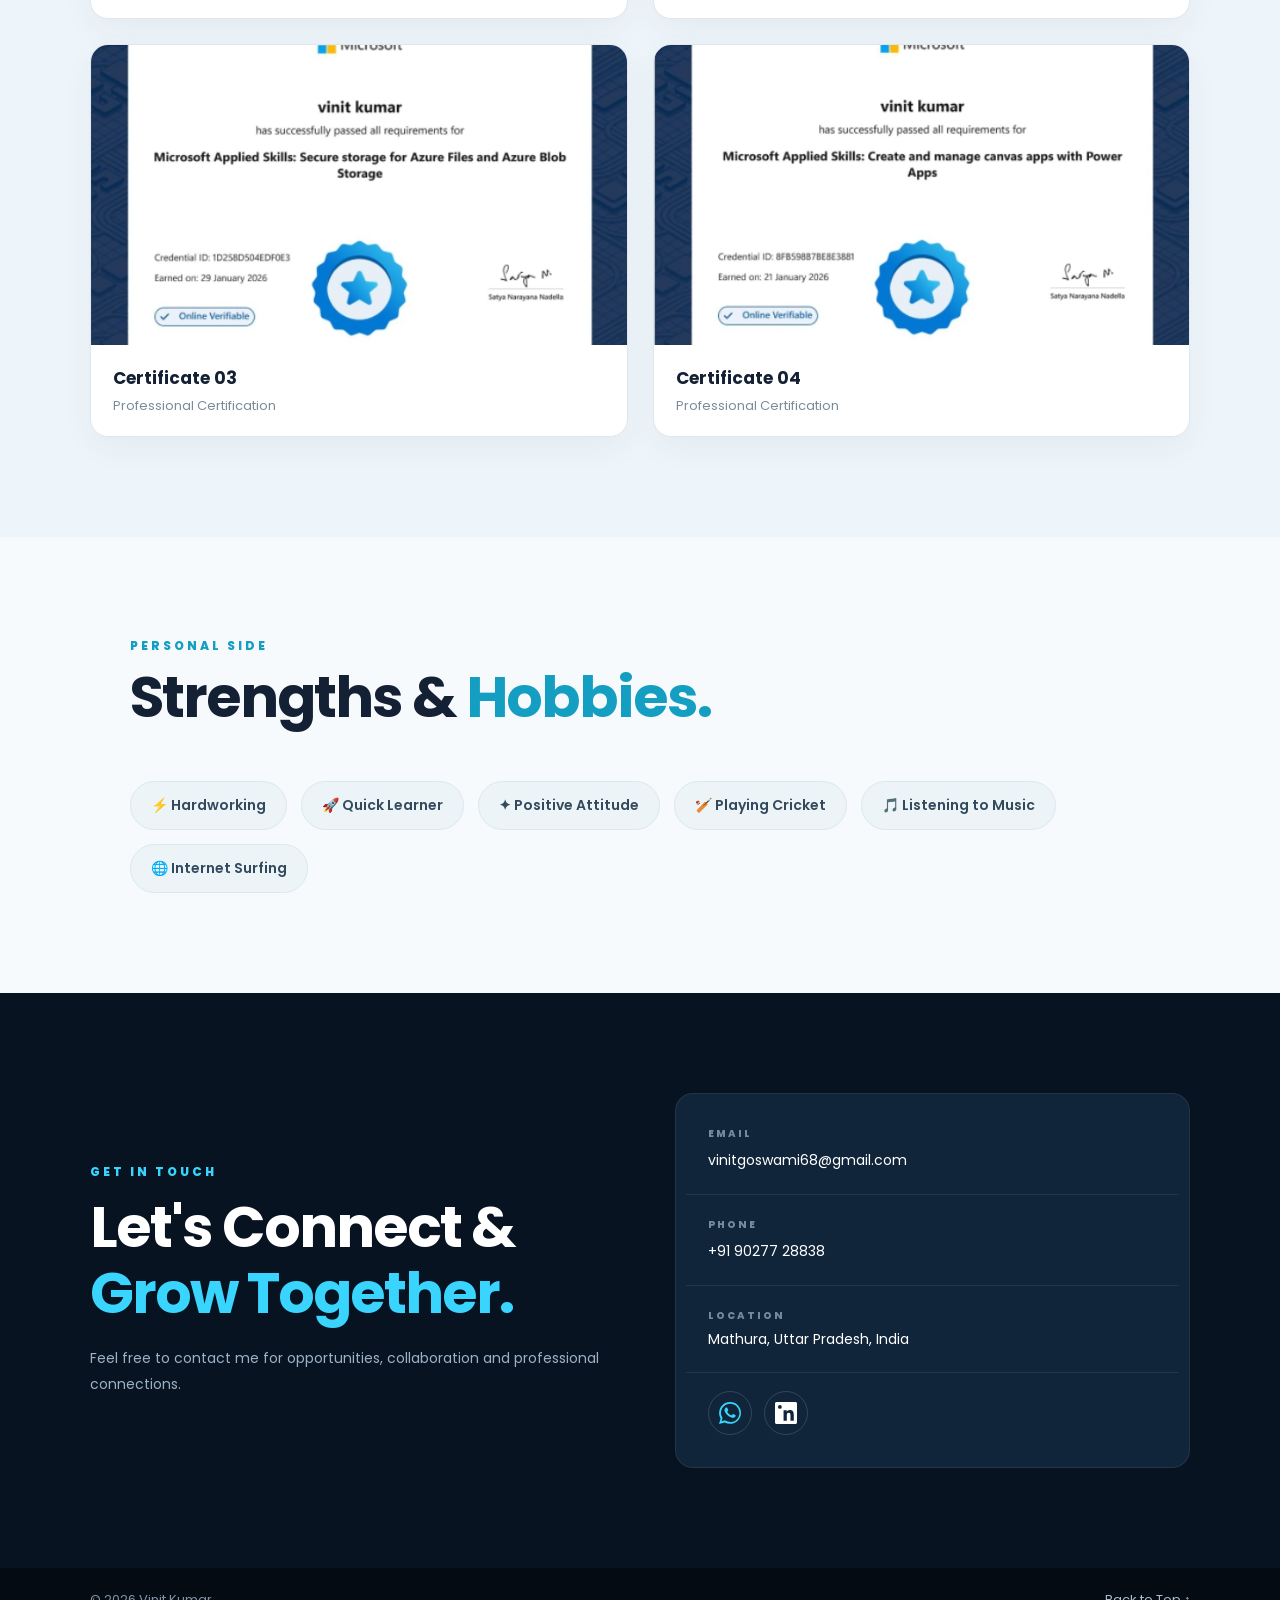
==== commit 200ddf90: "Add projects navigation and project showcase" ====
--- a/index.html
+++ b/index.html
@@ -65,6 +65,10 @@
 
             <li>
                 <a href="#skills">Skills</a>
+            </li>
+
+            <li>
+                <a href="#projects">Projects</a>
             </li>
 
             <li>
@@ -356,6 +360,64 @@
 
 
 
+
+<!-- ================= PROJECTS ================= -->
+<section id="projects" class="section projects-section">
+    <div class="section-heading">
+        <p>WHAT I'M BUILDING</p>
+        <h2>Selected <span>Projects.</span></h2>
+        <p class="projects-intro">A few practical projects where I explore technology, solve problems and turn ideas into working experiences.</p>
+    </div>
+
+    <div class="projects-grid">
+        <article class="project-card project-featured">
+            <div class="project-visual vinitx-visual" aria-hidden="true">
+                <div class="project-window">
+                    <div class="window-dots"><i></i><i></i><i></i></div>
+                    <div class="mock-brand"><b>v.</b><span>vinitx <small>PERSONAL AI</small></span></div>
+                    <div class="mock-message">What would you like to understand today?</div>
+                    <div class="mock-input">Ask VINITX AI… <b>↑</b></div>
+                </div>
+                <span class="project-index">01 / AI</span>
+            </div>
+            <div class="project-content">
+                <div class="project-meta"><span class="project-tag">AI · Web application</span><span class="project-status"><i></i> Live demo</span></div>
+                <h3>VINITX AI</h3>
+                <p>A general-purpose AI assistant designed to help with coding, study, writing and everyday questions. Built with a web interface, Node.js backend and Gemini API, with Firebase authentication.</p>
+                <div class="project-tech"><span>HTML</span><span>CSS</span><span>JavaScript</span><span>Node.js</span><span>Gemini API</span><span>Firebase</span></div>
+                <div class="project-links"><a href="https://vinitx-ai.web.app" target="_blank" rel="noopener noreferrer" class="project-link project-link-primary">Try live project <span>↗</span></a><a href="https://github.com/vinitgoswami68/AI-Chatbot" target="_blank" rel="noopener noreferrer" class="project-link">Source code <span>↗</span></a></div>
+            </div>
+        </article>
+
+        <article class="project-card">
+            <div class="project-visual kisan-visual" aria-hidden="true">
+                <div class="kisan-sun"></div><div class="kisan-field field-one"></div><div class="kisan-field field-two"></div><div class="kisan-field field-three"></div>
+                <div class="kisan-label"><span>✳</span> KISAN MITRA</div><span class="project-index">02 / AGRI-TECH</span>
+            </div>
+            <div class="project-content">
+                <div class="project-meta"><span class="project-tag">Agriculture · Student project</span><span class="project-status project-status-planned"><i></i> In development</span></div>
+                <h3>Kisan Mitra</h3>
+                <p>An agriculture-focused project idea aimed at making useful digital information more accessible to farmers. The exact feature set and deployment details will be added as the project develops.</p>
+                <div class="project-tech"><span>Project planning</span><span>Problem solving</span></div>
+                <div class="project-links"><a href="https://github.com/vinitgoswami68" target="_blank" rel="noopener noreferrer" class="project-link">Explore GitHub profile <span>↗</span></a></div>
+            </div>
+        </article>
+
+        <article class="project-card">
+            <div class="project-visual portfolio-visual" aria-hidden="true">
+                <div class="portfolio-sheet"><div class="sheet-top"><b>VK.</b><span>PORTFOLIO</span></div><div class="sheet-line sheet-short"></div><div class="sheet-line"></div><div class="sheet-line sheet-mid"></div><div class="sheet-pills"><i></i><i></i><i></i></div></div><span class="project-index">03 / WEB</span>
+            </div>
+            <div class="project-content">
+                <div class="project-meta"><span class="project-tag">Personal website</span><span class="project-status"><i></i> Live</span></div>
+                <h3>Personal Portfolio</h3>
+                <p>A personal website presenting my background, education, technical skills, certificates and ways to connect. It also includes a VINITX AI chat widget for visitors.</p>
+                <div class="project-tech"><span>HTML</span><span>CSS</span><span>JavaScript</span><span>GitHub Pages</span></div>
+                <div class="project-links"><a href="https://vinitgoswami68.github.io/Vinit-Portfolio/" target="_blank" rel="noopener noreferrer" class="project-link project-link-primary">Visit portfolio <span>↗</span></a><a href="https://github.com/vinitgoswami68/Vinit-Portfolio" target="_blank" rel="noopener noreferrer" class="project-link">Source code <span>↗</span></a></div>
+            </div>
+        </article>
+    </div>
+</section>
+<!-- ================= END PROJECTS ================= -->
 
 <!-- ================= SKILLS ================= -->
 
